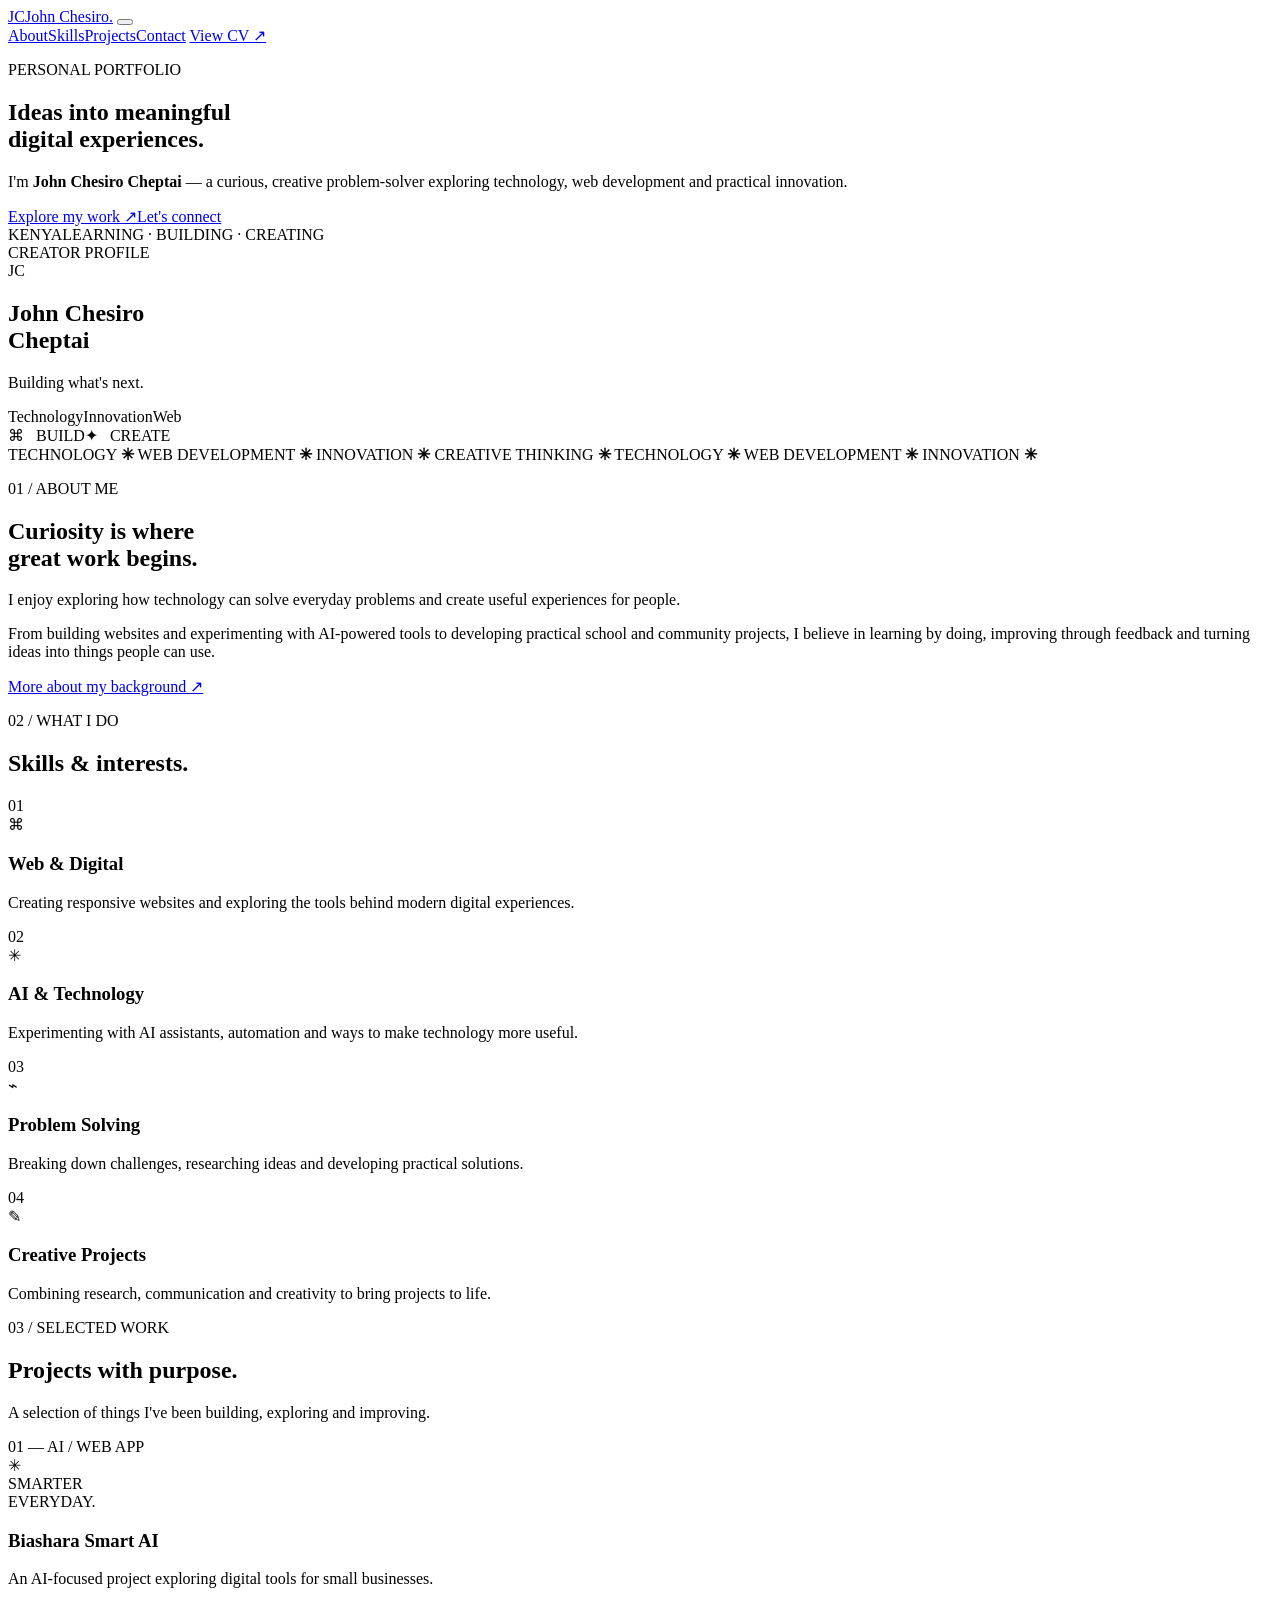
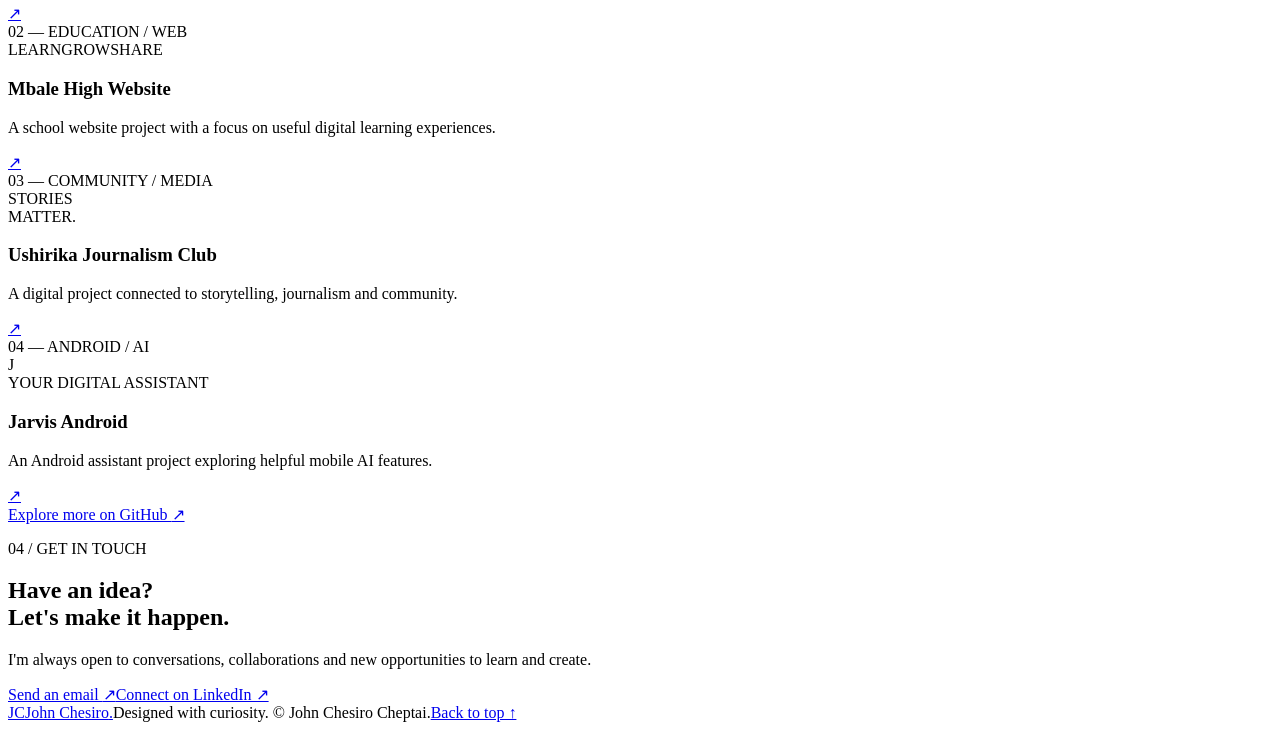
==== index.html @ b1c28cc3 "Build responsive personal portfolio homepage" ====
<!doctype html>
<html lang="en">
<head>
  <meta charset="utf-8">
  <meta name="viewport" content="width=device-width, initial-scale=1">
  <meta name="theme-color" content="#0b1020">
  <meta name="description" content="John Chesiro Cheptai — personal portfolio, projects, skills and contact information.">
  <title>John Chesiro Cheptai | Portfolio</title>
  <link rel="preconnect" href="https://fonts.googleapis.com">
  <link rel="preconnect" href="https://fonts.gstatic.com" crossorigin>
  <link href="https://fonts.googleapis.com/css2?family=DM+Sans:wght@400;500;600;700&family=Space+Grotesk:wght@400;500;600;700&display=swap" rel="stylesheet">
  <link rel="stylesheet" href="styles.css">
  <script src="script.js" defer></script>
</head>
<body>
  <div class="site-shell">
    <header class="site-header">
      <a class="brand" href="#home" aria-label="John Chesiro home"><span class="brand-mark">JC</span><span>John Chesiro<span class="brand-dot">.</span></span></a>
      <button class="menu-toggle" aria-label="Open navigation" aria-expanded="false"><span></span><span></span></button>
      <nav class="nav-links" aria-label="Main navigation">
        <a href="#about">About</a><a href="#skills">Skills</a><a href="#projects">Projects</a><a href="#contact">Contact</a>
        <a class="nav-cv" href="cv.html">View CV <span>↗</span></a>
      </nav>
    </header>
    <main>
      <section class="hero section" id="home">
        <div class="hero-copy">
          <p class="eyebrow"><span class="status-dot"></span> PERSONAL PORTFOLIO</p>
          <h1>Ideas into <span class="gradient-text">meaningful</span><br>digital experiences.</h1>
          <p class="hero-intro">I'm <strong>John Chesiro Cheptai</strong> — a curious, creative problem-solver exploring technology, web development and practical innovation.</p>
          <div class="hero-actions"><a class="button button-primary" href="#projects">Explore my work <span>↗</span></a><a class="button button-quiet" href="#contact">Let's connect</a></div>
          <div class="hero-meta"><span>KENYA</span><i></i><span>LEARNING · BUILDING · CREATING</span></div>
        </div>
        <div class="hero-visual">
          <div class="orbit orbit-one"></div><div class="orbit orbit-two"></div>
          <div class="profile-card">
            <div class="profile-top"><span>CREATOR PROFILE</span><span class="live-dot"></span></div>
            <div class="avatar-wrap"><img src="https://avatars.githubusercontent.com/u/324564330?v=4" alt="John Chesiro's GitHub profile avatar" onerror="this.style.display='none';this.nextElementSibling.style.display='grid'"><span class="avatar-fallback">JC</span></div>
            <h2>John Chesiro<br>Cheptai</h2><p>Building what's next.</p>
            <div class="profile-tags"><span>Technology</span><span>Innovation</span><span>Web</span></div>
          </div>
          <span class="float-chip chip-code">⌘ &nbsp; BUILD</span><span class="float-chip chip-idea">✦ &nbsp; CREATE</span>
        </div>
      </section>
      <section class="ticker" aria-label="Areas of interest"><div>TECHNOLOGY <b>✳</b> WEB DEVELOPMENT <b>✳</b> INNOVATION <b>✳</b> CREATIVE THINKING <b>✳</b> TECHNOLOGY <b>✳</b> WEB DEVELOPMENT <b>✳</b> INNOVATION <b>✳</b></div></section>
      <section class="section about-section" id="about">
        <div class="section-heading"><p class="eyebrow">01 / ABOUT ME</p><h2>Curiosity is where<br><span class="muted-text">great work begins.</span></h2></div>
        <div class="about-content"><p class="large-copy">I enjoy exploring how technology can solve everyday problems and create useful experiences for people.</p><p>From building websites and experimenting with AI-powered tools to developing practical school and community projects, I believe in learning by doing, improving through feedback and turning ideas into things people can use.</p><a class="text-link" href="cv.html">More about my background <span>↗</span></a></div>
      </section>
      <section class="section skills-section" id="skills">
        <div class="section-heading"><p class="eyebrow">02 / WHAT I DO</p><h2>Skills & <span class="muted-text">interests.</span></h2></div>
        <div class="skills-grid">
          <article class="skill-card"><span class="skill-number">01</span><div class="skill-icon">⌘</div><h3>Web & Digital</h3><p>Creating responsive websites and exploring the tools behind modern digital experiences.</p><div class="skill-line"></div></article>
          <article class="skill-card"><span class="skill-number">02</span><div class="skill-icon">✳</div><h3>AI & Technology</h3><p>Experimenting with AI assistants, automation and ways to make technology more useful.</p><div class="skill-line"></div></article>
          <article class="skill-card"><span class="skill-number">03</span><div class="skill-icon">⌁</div><h3>Problem Solving</h3><p>Breaking down challenges, researching ideas and developing practical solutions.</p><div class="skill-line"></div></article>
          <article class="skill-card"><span class="skill-number">04</span><div class="skill-icon">✎</div><h3>Creative Projects</h3><p>Combining research, communication and creativity to bring projects to life.</p><div class="skill-line"></div></article>
        </div>
      </section>
      <section class="section projects-section" id="projects">
        <div class="section-heading"><p class="eyebrow">03 / SELECTED WORK</p><h2>Projects with <span class="muted-text">purpose.</span></h2><p class="section-subtitle">A selection of things I've been building, exploring and improving.</p></div>
        <div class="projects-grid">
          <article class="project-card project-featured"><div class="project-art art-ai"><span class="art-label">01 — AI / WEB APP</span><div class="ai-orb">✳</div><div class="art-caption">SMARTER<br>EVERYDAY.</div></div><div class="project-info"><div><h3>Biashara Smart AI</h3><p>An AI-focused project exploring digital tools for small businesses.</p></div><a href="https://github.com/johnnychess43/biashara-smart-ai" target="_blank" rel="noopener noreferrer" aria-label="View Biashara Smart AI on GitHub">↗</a></div></article>
          <article class="project-card"><div class="project-art art-edu"><span class="art-label">02 — EDUCATION / WEB</span><div class="edu-shapes"><span>LEARN</span><span>GROW</span><span>SHARE</span></div></div><div class="project-info"><div><h3>Mbale High Website</h3><p>A school website project with a focus on useful digital learning experiences.</p></div><a href="https://github.com/johnnychess43/mbale-high-website" target="_blank" rel="noopener noreferrer" aria-label="View Mbale High Website on GitHub">↗</a></div></article>
          <article class="project-card"><div class="project-art art-journal"><span class="art-label">03 — COMMUNITY / MEDIA</span><div class="journal-word">STORIES<br>MATTER<span>.</span></div></div><div class="project-info"><div><h3>Ushirika Journalism Club</h3><p>A digital project connected to storytelling, journalism and community.</p></div><a href="https://github.com/johnnychess43/ushirika-journalism-club" target="_blank" rel="noopener noreferrer" aria-label="View Ushirika Journalism Club on GitHub">↗</a></div></article>
          <article class="project-card"><div class="project-art art-jarvis"><span class="art-label">04 — ANDROID / AI</span><div class="jarvis-ring"><span>J</span></div><div class="jarvis-caption">YOUR DIGITAL ASSISTANT</div></div><div class="project-info"><div><h3>Jarvis Android</h3><p>An Android assistant project exploring helpful mobile AI features.</p></div><a href="https://github.com/johnnychess43/Jarvis-Android" target="_blank" rel="noopener noreferrer" aria-label="View Jarvis Android on GitHub">↗</a></div></article>
        </div>
        <a class="text-link all-projects" href="https://github.com/johnnychess43" target="_blank" rel="noopener noreferrer">Explore more on GitHub <span>↗</span></a>
      </section>
      <section class="contact-section" id="contact"><div class="section contact-inner"><p class="eyebrow">04 / GET IN TOUCH</p><h2>Have an idea?<br><span class="gradient-text">Let's make it happen.</span></h2><p>I'm always open to conversations, collaborations and new opportunities to learn and create.</p><div class="contact-actions"><a class="button button-primary" href="mailto:hello@johnchesiro.com">Send an email <span>↗</span></a><a class="button button-outline" href="https://www.linkedin.com/in/john-chesiro-cheptai-20510140b/" target="_blank" rel="noopener noreferrer">Connect on LinkedIn ↗</a></div></div></section>
    </main>
    <footer class="footer"><a class="brand" href="#home"><span class="brand-mark">JC</span><span>John Chesiro<span class="brand-dot">.</span></span></a><span>Designed with curiosity. © <span id="year"></span> John Chesiro Cheptai.</span><a href="#home" class="back-top">Back to top ↑</a></footer>
  </div>
</body>
</html>
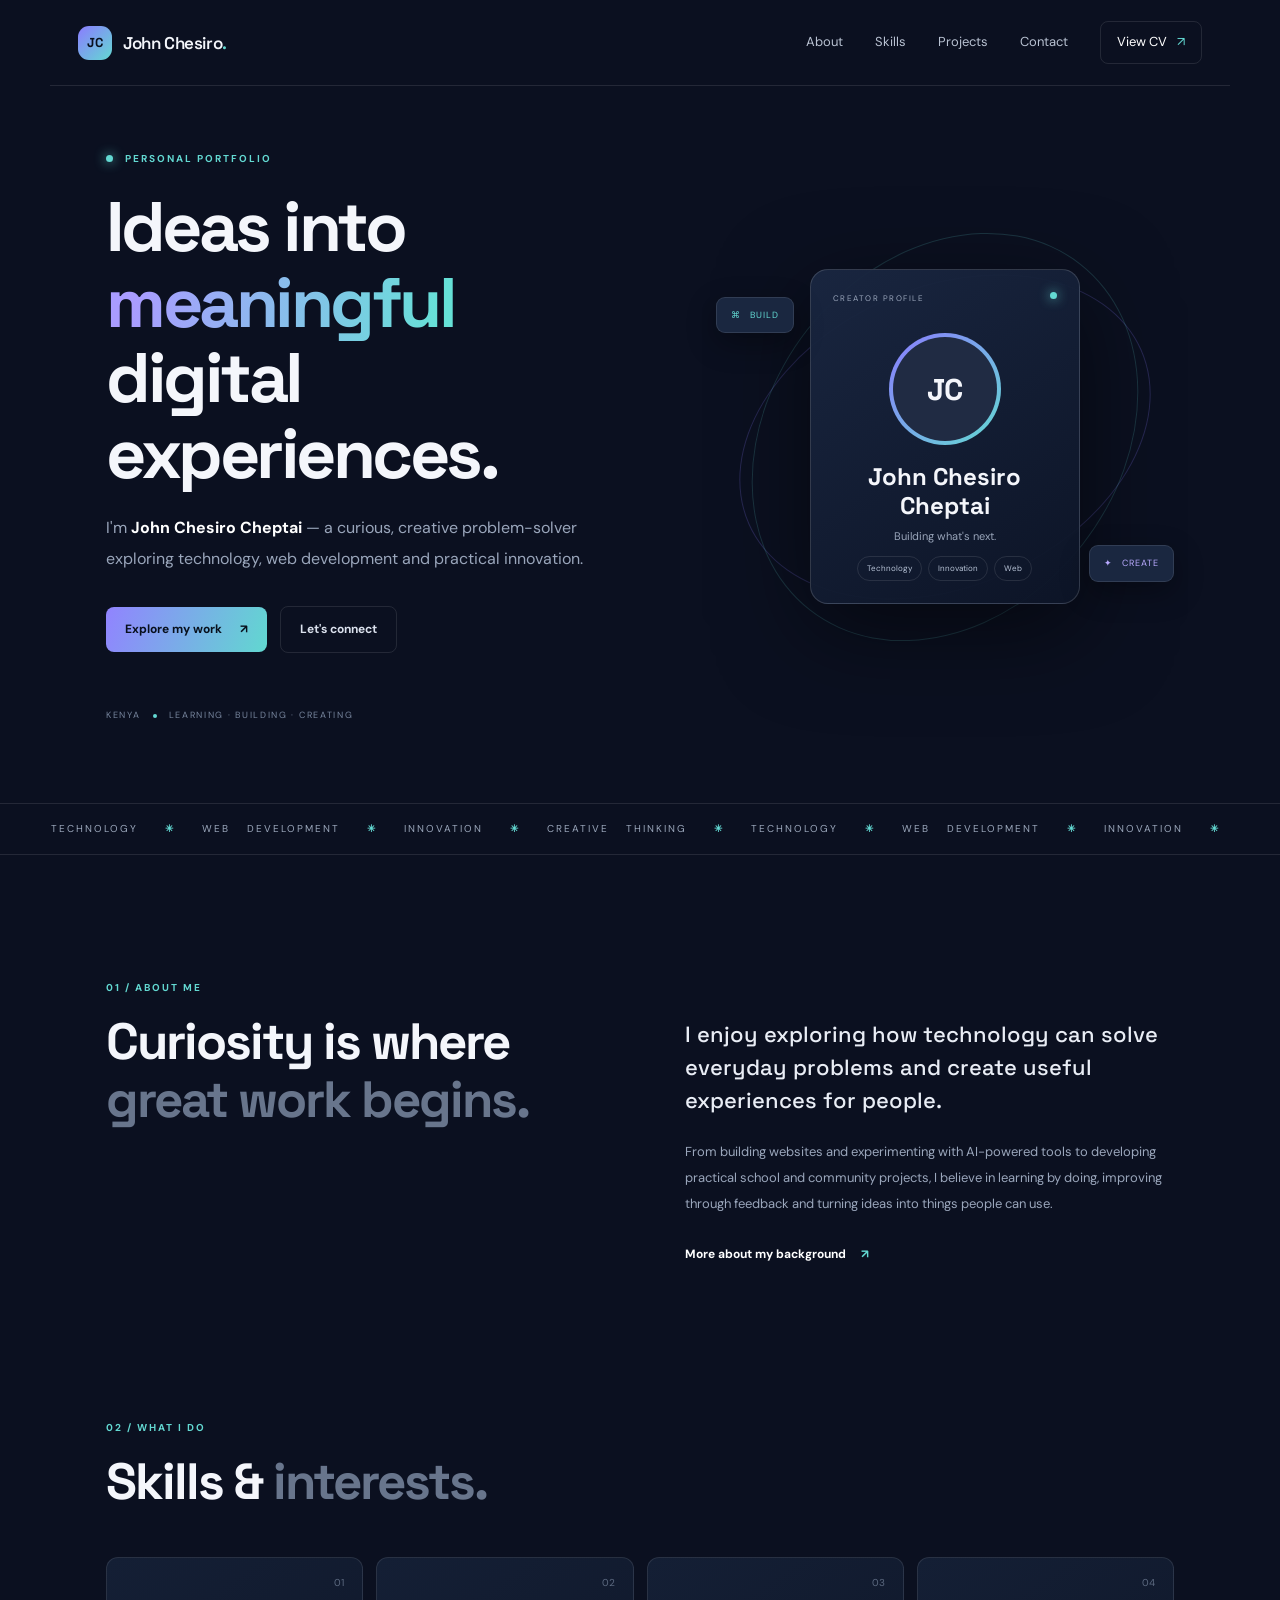
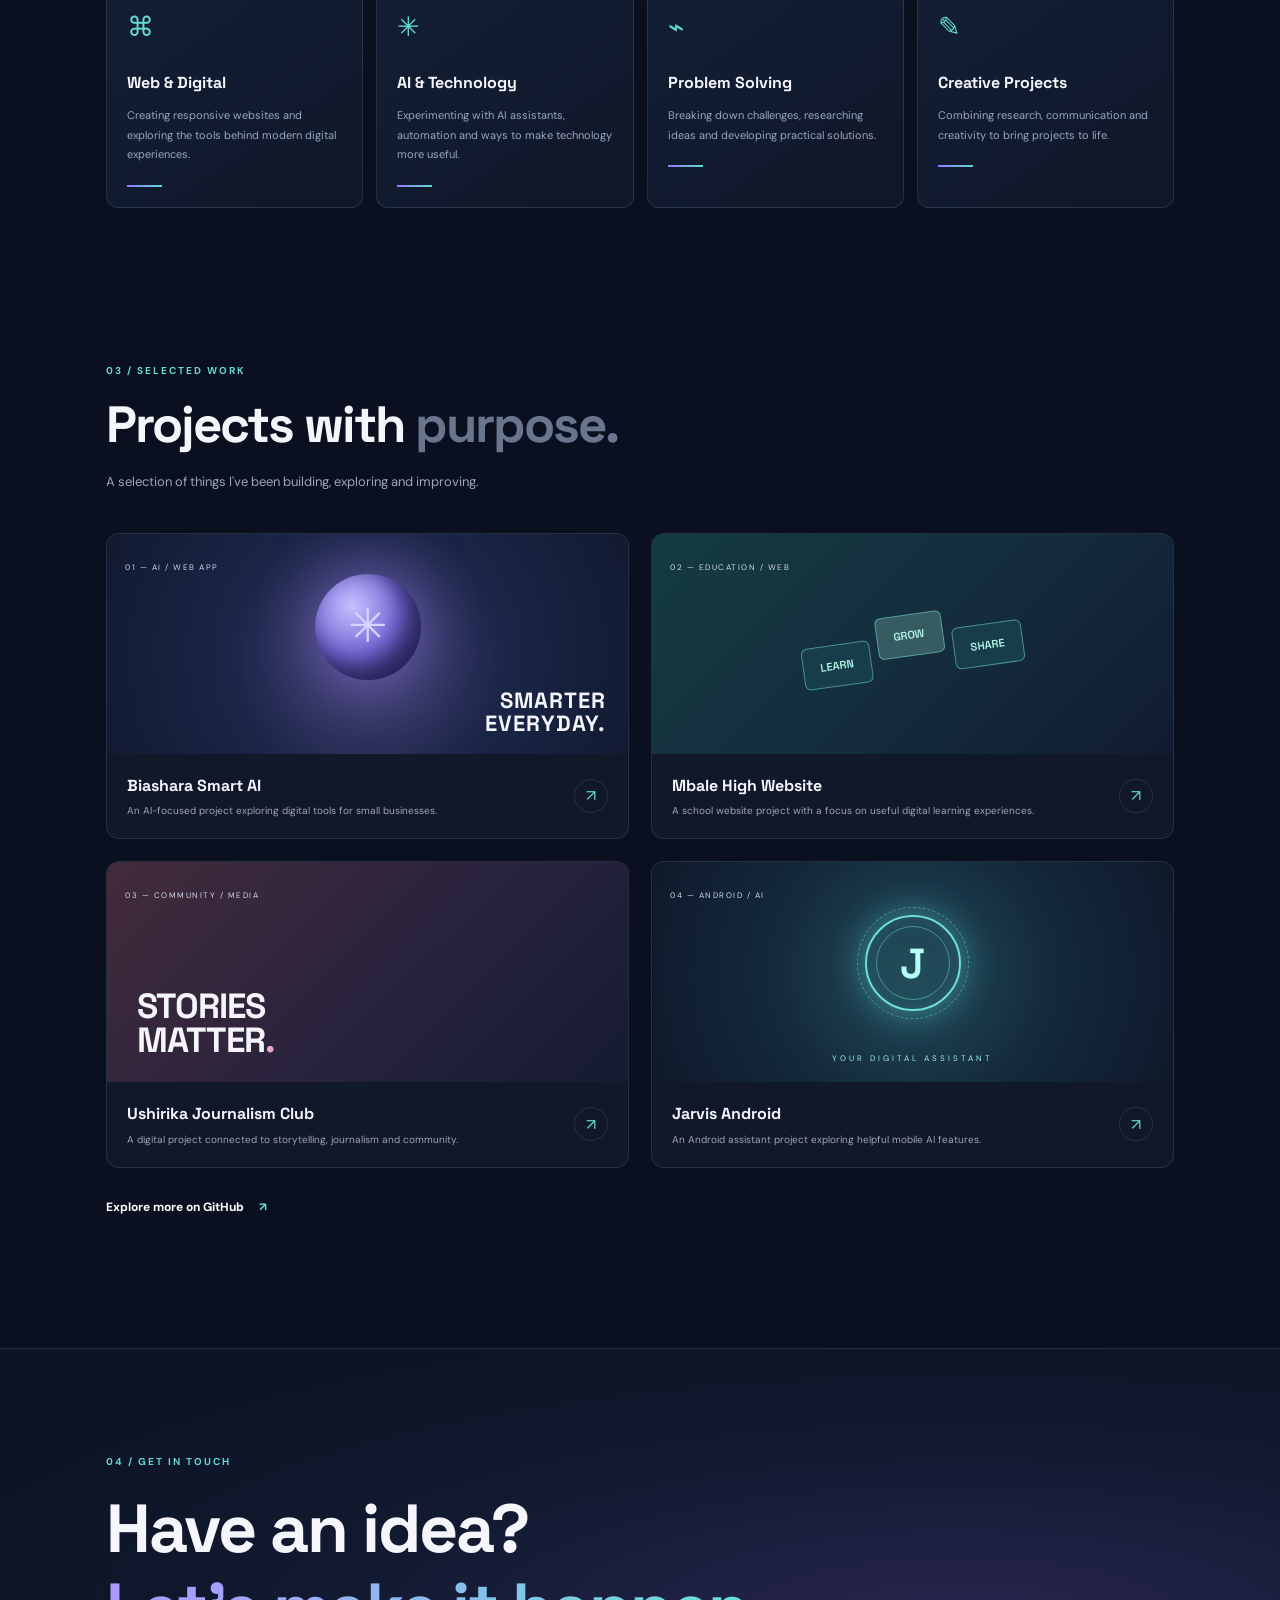
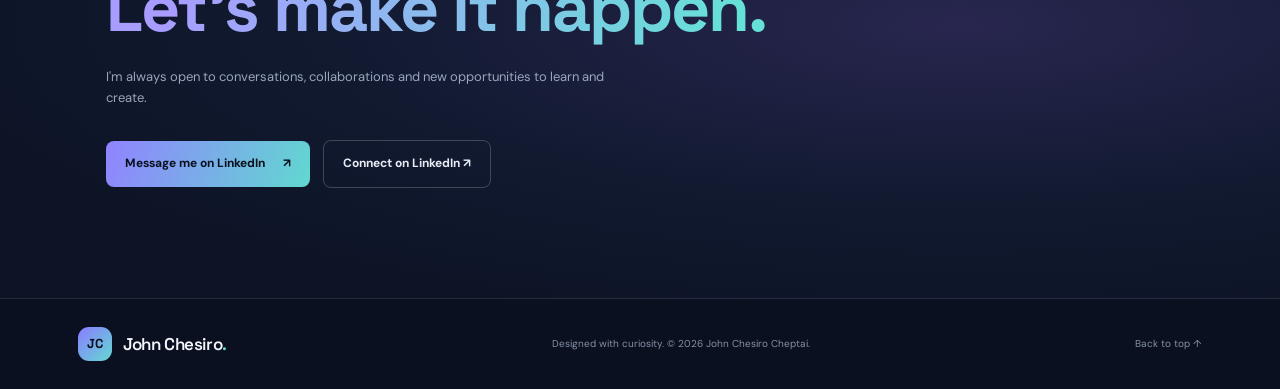
==== commit 89f549ea: "Use verified contact link on portfolio" ====
--- a/index.html
+++ b/index.html
@@ -66,7 +66,7 @@
         </div>
         <a class="text-link all-projects" href="https://github.com/johnnychess43" target="_blank" rel="noopener noreferrer">Explore more on GitHub <span>↗</span></a>
       </section>
-      <section class="contact-section" id="contact"><div class="section contact-inner"><p class="eyebrow">04 / GET IN TOUCH</p><h2>Have an idea?<br><span class="gradient-text">Let's make it happen.</span></h2><p>I'm always open to conversations, collaborations and new opportunities to learn and create.</p><div class="contact-actions"><a class="button button-primary" href="mailto:hello@johnchesiro.com">Send an email <span>↗</span></a><a class="button button-outline" href="https://www.linkedin.com/in/john-chesiro-cheptai-20510140b/" target="_blank" rel="noopener noreferrer">Connect on LinkedIn ↗</a></div></div></section>
+      <section class="contact-section" id="contact"><div class="section contact-inner"><p class="eyebrow">04 / GET IN TOUCH</p><h2>Have an idea?<br><span class="gradient-text">Let's make it happen.</span></h2><p>I'm always open to conversations, collaborations and new opportunities to learn and create.</p><div class="contact-actions"><a class="button button-primary" href="https://www.linkedin.com/in/john-chesiro-cheptai-20510140b/" target="_blank" rel="noopener noreferrer">Message me on LinkedIn <span>↗</span></a><a class="button button-outline" href="https://www.linkedin.com/in/john-chesiro-cheptai-20510140b/" target="_blank" rel="noopener noreferrer">Connect on LinkedIn ↗</a></div></div></section>
     </main>
     <footer class="footer"><a class="brand" href="#home"><span class="brand-mark">JC</span><span>John Chesiro<span class="brand-dot">.</span></span></a><span>Designed with curiosity. © <span id="year"></span> John Chesiro Cheptai.</span><a href="#home" class="back-top">Back to top ↑</a></footer>
   </div>
--- a/styles.css
+++ b/styles.css
@@ -0,0 +1 @@
+:root{--bg:#0b1020;--panel:#111a2e;--panel2:#151f35;--text:#f4f6fb;--muted:#9aa6bb;--line:rgba(255,255,255,.1);--accent:#8b7cff;--cyan:#63d9d2;--font:'DM Sans',sans-serif;--display:'Space Grotesk',sans-serif}*{box-sizing:border-box}html{scroll-behavior:smooth;scroll-padding-top:90px}body{margin:0;background:var(--bg);color:var(--text);font-family:var(--font);line-height:1.6}a{color:inherit;text-decoration:none}.site-shell{overflow:hidden}.site-header{height:86px;max-width:1180px;margin:auto;padding:0 28px;display:flex;align-items:center;justify-content:space-between;border-bottom:1px solid var(--line)}.brand{display:flex;align-items:center;gap:11px;font:600 17px var(--display);letter-spacing:-.4px}.brand-mark{width:34px;height:34px;border-radius:11px;background:linear-gradient(135deg,var(--accent),var(--cyan));display:grid;place-items:center;color:#09111e;font-size:13px;font-weight:700}.brand-dot{color:var(--cyan)}.nav-links{display:flex;align-items:center;gap:32px;color:#b9c2d2;font-size:13px}.nav-links a:hover,.text-link:hover{color:var(--cyan)}.nav-links .nav-cv{padding:10px 16px;border:1px solid var(--line);border-radius:8px;color:#fff}.nav-cv span{color:var(--cyan);margin-left:7px}.menu-toggle{display:none}.section{max-width:1124px;margin:auto;padding-left:28px;padding-right:28px}.hero{min-height:650px;display:grid;grid-template-columns:1.1fr .9fr;align-items:center;gap:50px;padding-top:65px;padding-bottom:80px}.eyebrow{font-size:10px;letter-spacing:2px;font-weight:700;color:var(--cyan)}.status-dot,.live-dot{display:inline-block;width:7px;height:7px;border-radius:50%;background:var(--cyan);margin-right:8px;box-shadow:0 0 12px var(--cyan)}h1,h2,h3,p{margin-top:0}h1,h2,h3{font-family:var(--display)}h1{font-size:clamp(43px,6vw,70px);line-height:1.08;letter-spacing:-3.5px;margin:22px 0}.gradient-text{background:linear-gradient(100deg,#a99cff 10%,#66e1d7 95%);-webkit-background-clip:text;background-clip:text;color:transparent}.hero-intro{max-width:530px;color:var(--muted);font-size:16px;line-height:1.9}.hero-intro strong{color:#fff}.hero-actions,.contact-actions{display:flex;gap:13px;align-items:center;margin-top:32px;flex-wrap:wrap}.button{display:inline-flex;align-items:center;gap:18px;padding:13px 19px;border-radius:8px;font-size:12px;font-weight:700;transition:.2s}.button:hover{transform:translateY(-3px)}.button-primary{background:linear-gradient(110deg,#9183ff,#61d8d0);color:#08101d}.button-quiet{border:1px solid var(--line);color:#dbe1ed}.hero-meta{display:flex;align-items:center;gap:12px;margin-top:55px;font-size:9px;letter-spacing:1.7px;color:#78869e}.hero-meta i{width:4px;height:4px;background:var(--cyan);border-radius:50%}.hero-visual{height:470px;position:relative;display:grid;place-items:center}.orbit{position:absolute;border:1px solid rgba(139,124,255,.22);border-radius:50%;transform:rotate(-24deg)}.orbit-one{width:430px;height:300px}.orbit-two{width:350px;height:440px;transform:rotate(38deg);border-color:rgba(99,217,210,.18)}.profile-card{position:relative;width:270px;padding:22px;border:1px solid rgba(255,255,255,.15);border-radius:18px;background:linear-gradient(145deg,rgba(26,39,65,.96),rgba(13,21,39,.96));box-shadow:0 25px 90px #0008;text-align:center;z-index:2}.profile-top{display:flex;justify-content:space-between;color:#9aa6bb;font-size:8px;letter-spacing:1.5px}.live-dot{margin:0}.avatar-wrap{width:112px;height:112px;margin:28px auto 18px;border-radius:50%;padding:4px;background:linear-gradient(135deg,var(--accent),var(--cyan))}.avatar-wrap img,.avatar-fallback{width:100%;height:100%;border-radius:50%;object-fit:cover;background:#202b43}.avatar-fallback{display:none;place-items:center;font:700 30px var(--display)}.profile-card h2{font-size:24px;line-height:1.2;margin:0 0 7px}.profile-card p{font-size:11px;color:var(--muted)}.profile-tags{display:flex;justify-content:center;gap:6px;flex-wrap:wrap}.profile-tags span{font-size:8px;color:#b8c4d7;border:1px solid var(--line);border-radius:20px;padding:5px 9px}.float-chip{position:absolute;z-index:3;background:#1a2740;border:1px solid var(--line);border-radius:9px;padding:10px 14px;font-size:9px;letter-spacing:1px;box-shadow:0 10px 30px #0005}.chip-code{top:95px;left:0;color:var(--cyan)}.chip-idea{right:0;bottom:90px;color:#b9aaff}.ticker{overflow:hidden;border-block:1px solid var(--line);padding:17px 0;color:#9ba7bb;font-size:10px;letter-spacing:2px;white-space:nowrap}.ticker div{word-spacing:12px;text-align:center}.ticker b{color:var(--cyan);margin:0 10px}.about-section{display:grid;grid-template-columns:1fr 1fr;gap:90px;padding-top:125px;padding-bottom:125px}.section-heading h2,.contact-inner h2{font-size:clamp(34px,4.3vw,51px);letter-spacing:-2px;line-height:1.15;margin:17px 0}.muted-text{color:#68758c}.about-content{padding-top:38px;max-width:480px}.large-copy{font:500 22px/1.5 var(--display);color:#e9edf5}.about-content>p:not(.large-copy){color:var(--muted);font-size:13px;line-height:2}.text-link{display:inline-flex;gap:15px;align-items:center;margin-top:15px;color:#fff;font-size:12px;font-weight:700}.text-link span{color:var(--cyan)}.skills-section{padding-top:30px;padding-bottom:125px}.skills-grid{display:grid;grid-template-columns:repeat(4,1fr);gap:13px;margin-top:45px}.skill-card{position:relative;padding:25px 20px 20px;background:linear-gradient(145deg,#141f35,#0f1729);border:1px solid var(--line);border-radius:12px;min-height:230px;overflow:hidden}.skill-number{position:absolute;right:18px;top:17px;color:#5d6a80;font-size:10px}.skill-icon{font-size:27px;color:var(--cyan);margin:22px 0}.skill-card h3{font-size:16px;margin-bottom:10px}.skill-card p{font-size:11px;line-height:1.8;color:var(--muted);margin-bottom:20px}.skill-line{height:2px;width:35px;background:linear-gradient(90deg,var(--accent),var(--cyan))}.projects-section{padding-top:30px;padding-bottom:130px}.section-subtitle{font-size:13px;color:var(--muted);margin-top:17px}.projects-grid{display:grid;grid-template-columns:repeat(2,1fr);gap:22px;margin-top:40px}.project-card{border:1px solid var(--line);border-radius:13px;overflow:hidden;background:#10182a}.project-art{height:220px;position:relative;overflow:hidden;padding:18px}.art-label{position:relative;z-index:2;color:#d2d8e5;font-size:8px;letter-spacing:1.5px}.art-ai{background:radial-gradient(circle at 50% 55%,#4d477f,#1b2547 48%,#111a30)}.ai-orb{position:absolute;top:40px;left:calc(50% - 53px);width:106px;height:106px;border-radius:50%;display:grid;place-items:center;font-size:47px;color:#d8d3ff;background:radial-gradient(circle at 35% 30%,#c5c0ff,#7568d5 48%,#282a63);box-shadow:0 0 60px #9584ff88, inset -12px -12px 25px #27255a}.art-caption{position:absolute;right:22px;bottom:18px;text-align:right;font:700 22px/1.05 var(--display);letter-spacing:1px}.art-edu{background:linear-gradient(135deg,#143b43,#142c3c 55%,#111b32)}.edu-shapes{display:flex;gap:8px;position:absolute;left:25px;right:25px;top:100px;justify-content:center;transform:rotate(-8deg)}.edu-shapes span{padding:13px 17px;border:1px solid #77d9ce88;border-radius:6px;background:#163d49;color:#b5f5e9;font:600 11px var(--display)}.edu-shapes span:nth-child(2){transform:translateY(-20px);background:#365c62}.art-journal{background:linear-gradient(135deg,#422b3b,#24213d 65%,#151b31)}.journal-word{position:absolute;left:30px;bottom:25px;font:700 35px/.98 var(--display);letter-spacing:-1px}.journal-word span{color:#e7a8c8}.art-jarvis{background:radial-gradient(circle at center,#234e5b,#142a3d 48%,#10182b)}.jarvis-ring{position:absolute;top:53px;left:calc(50% - 48px);width:96px;height:96px;border:2px solid #70e1d5;border-radius:50%;display:grid;place-items:center;box-shadow:0 0 35px #5cd8d288,inset 0 0 25px #5cd8d233}.jarvis-ring:before,.jarvis-ring:after{content:"";position:absolute;inset:9px;border:1px solid #70e1d577;border-radius:50%}.jarvis-ring:after{inset:-10px;border-style:dashed}.jarvis-ring span{font:600 42px var(--display);color:#b3fff5}.jarvis-caption{position:absolute;bottom:17px;width:100%;left:0;text-align:center;font-size:8px;letter-spacing:3px;color:#9cece2}.project-info{display:flex;justify-content:space-between;align-items:center;padding:19px 20px}.project-info h3{font-size:16px;margin-bottom:5px}.project-info p{font-size:10px;color:var(--muted);margin:0;max-width:390px}.project-info>a{flex:0 0 34px;width:34px;height:34px;display:grid;place-items:center;border:1px solid var(--line);border-radius:50%;color:var(--cyan);font-size:16px}.all-projects{margin-top:30px}.contact-section{background:radial-gradient(ellipse at 75% 50%,#28264f 0,#121a31 45%,#0d1426 78%);border-top:1px solid var(--line);border-bottom:1px solid var(--line)}.contact-inner{padding-top:105px;padding-bottom:110px}.contact-inner h2{font-size:clamp(42px,6vw,68px);margin:20px 0}.contact-inner>p:not(.eyebrow){color:var(--muted);font-size:13px;max-width:500px}.button-outline{border:1px solid #ffffff33;color:#e7ebf4}.footer{max-width:1180px;margin:auto;min-height:90px;padding:20px 28px;display:flex;align-items:center;justify-content:space-between;gap:20px}.footer>span,.back-top{font-size:10px;color:#8591a6}.back-top:hover{color:var(--cyan)}@media(max-width:800px){.hero{grid-template-columns:1fr;gap:15px;padding-top:80px}.hero-visual{height:420px}.about-section{gap:30px}.skills-grid{grid-template-columns:repeat(2,1fr)}}@media(max-width:600px){.site-header{height:72px;padding:0 20px}.menu-toggle{display:flex;flex-direction:column;gap:5px;border:0;background:none;padding:9px}.menu-toggle span{width:22px;height:2px;background:#fff}.nav-links{display:none;position:absolute;top:72px;left:0;right:0;background:#10192c;padding:22px;z-index:10;flex-direction:column;gap:20px;border-bottom:1px solid var(--line)}.nav-links.open{display:flex}.section{padding-left:21px;padding-right:21px}.hero{padding-top:65px;padding-bottom:45px;min-height:auto}.hero h1{font-size:44px;letter-spacing:-2.5px}.hero-intro{font-size:14px}.hero-meta{margin-top:35px;font-size:8px}.hero-visual{height:390px}.orbit-one{width:330px;height:245px}.orbit-two{width:270px;height:360px}.profile-card{width:245px}.chip-code{left:-2px;top:65px}.chip-idea{right:-2px;bottom:65px}.about-section{grid-template-columns:1fr;padding-top:85px;padding-bottom:85px;gap:5px}.about-content{padding-top:10px}.large-copy{font-size:20px}.skills-section,.projects-section{padding-bottom:85px}.skills-grid{gap:10px}.skill-card{padding:18px 14px;min-height:220px}.skill-card h3{font-size:14px}.skill-card p{font-size:10px}.projects-grid{grid-template-columns:1fr;gap:15px}.project-art{height:195px}.contact-inner{padding-top:80px;padding-bottom:85px}.footer{padding:25px 21px;flex-wrap:wrap}.footer>span{order:3;width:100%}}@media(prefers-reduced-motion:reduce){html{scroll-behavior:auto}*,*:before,*:after{transition:none!important;animation:none!important}}
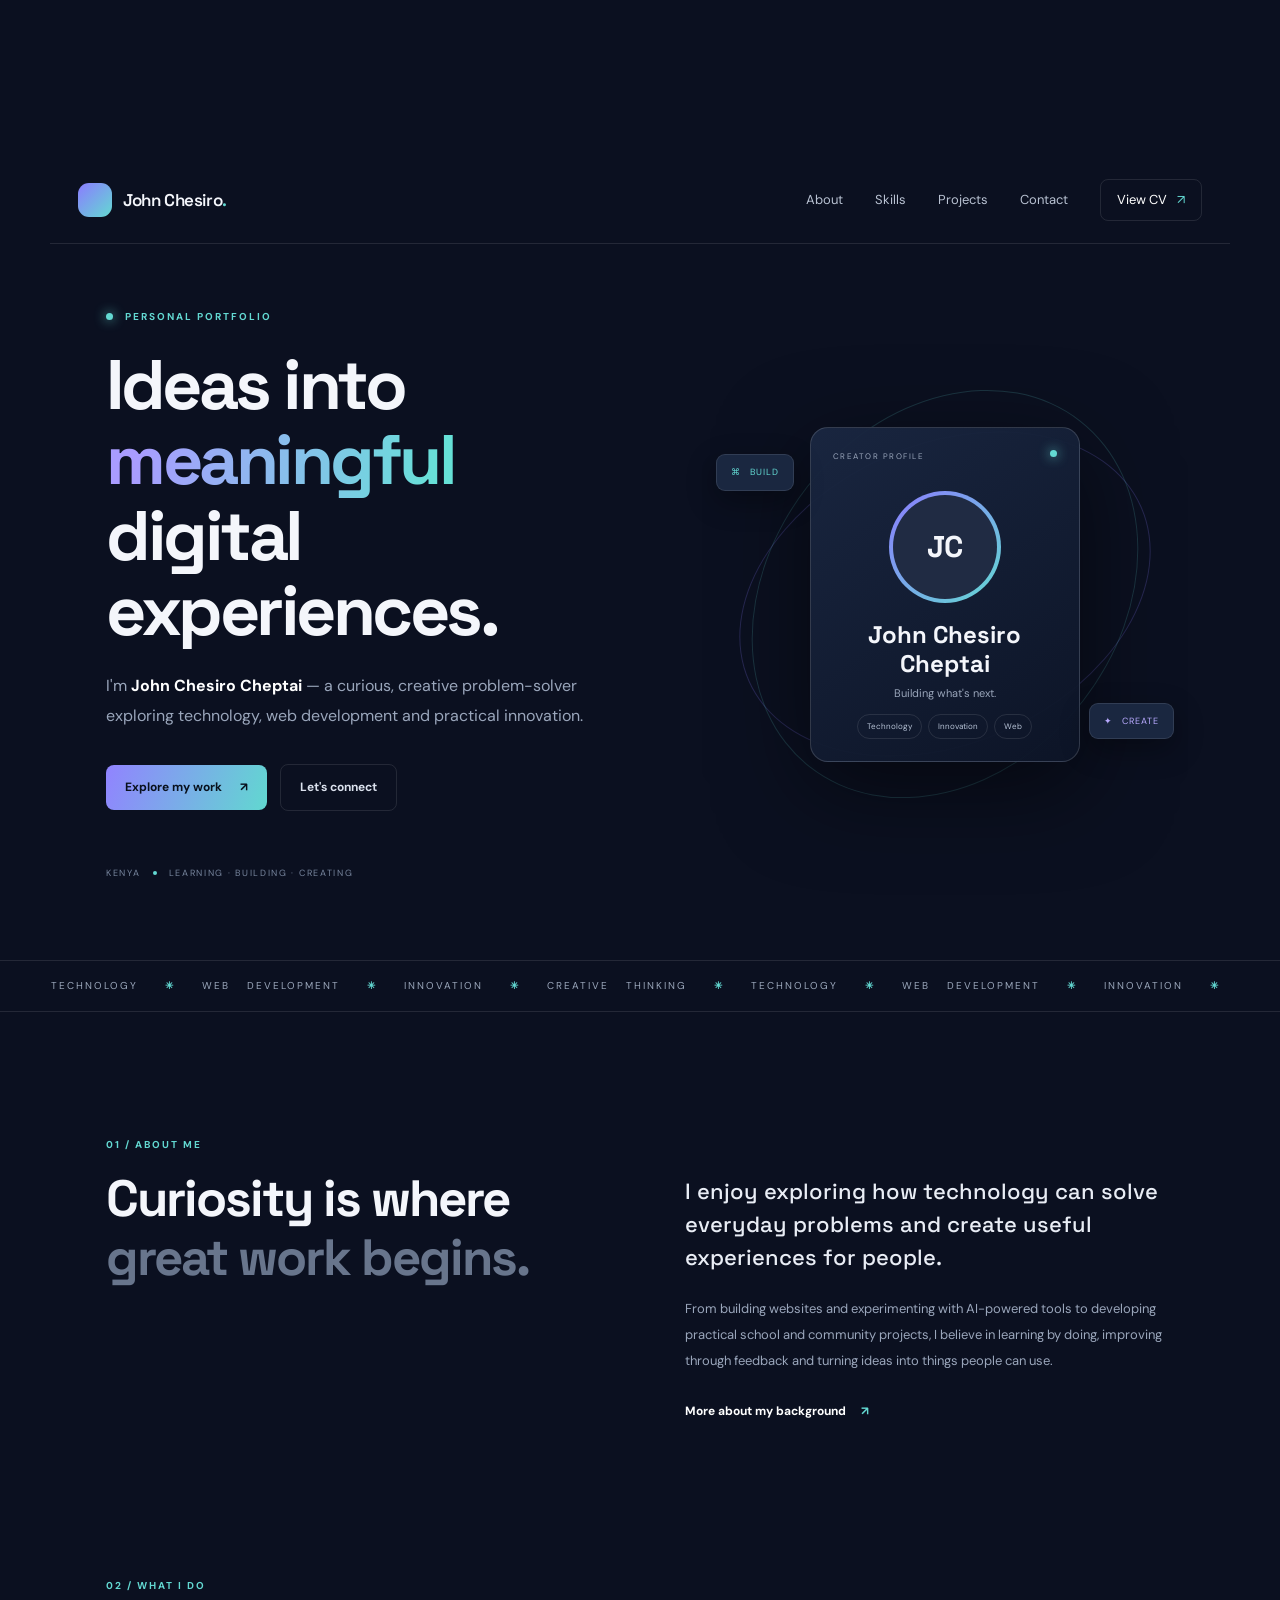
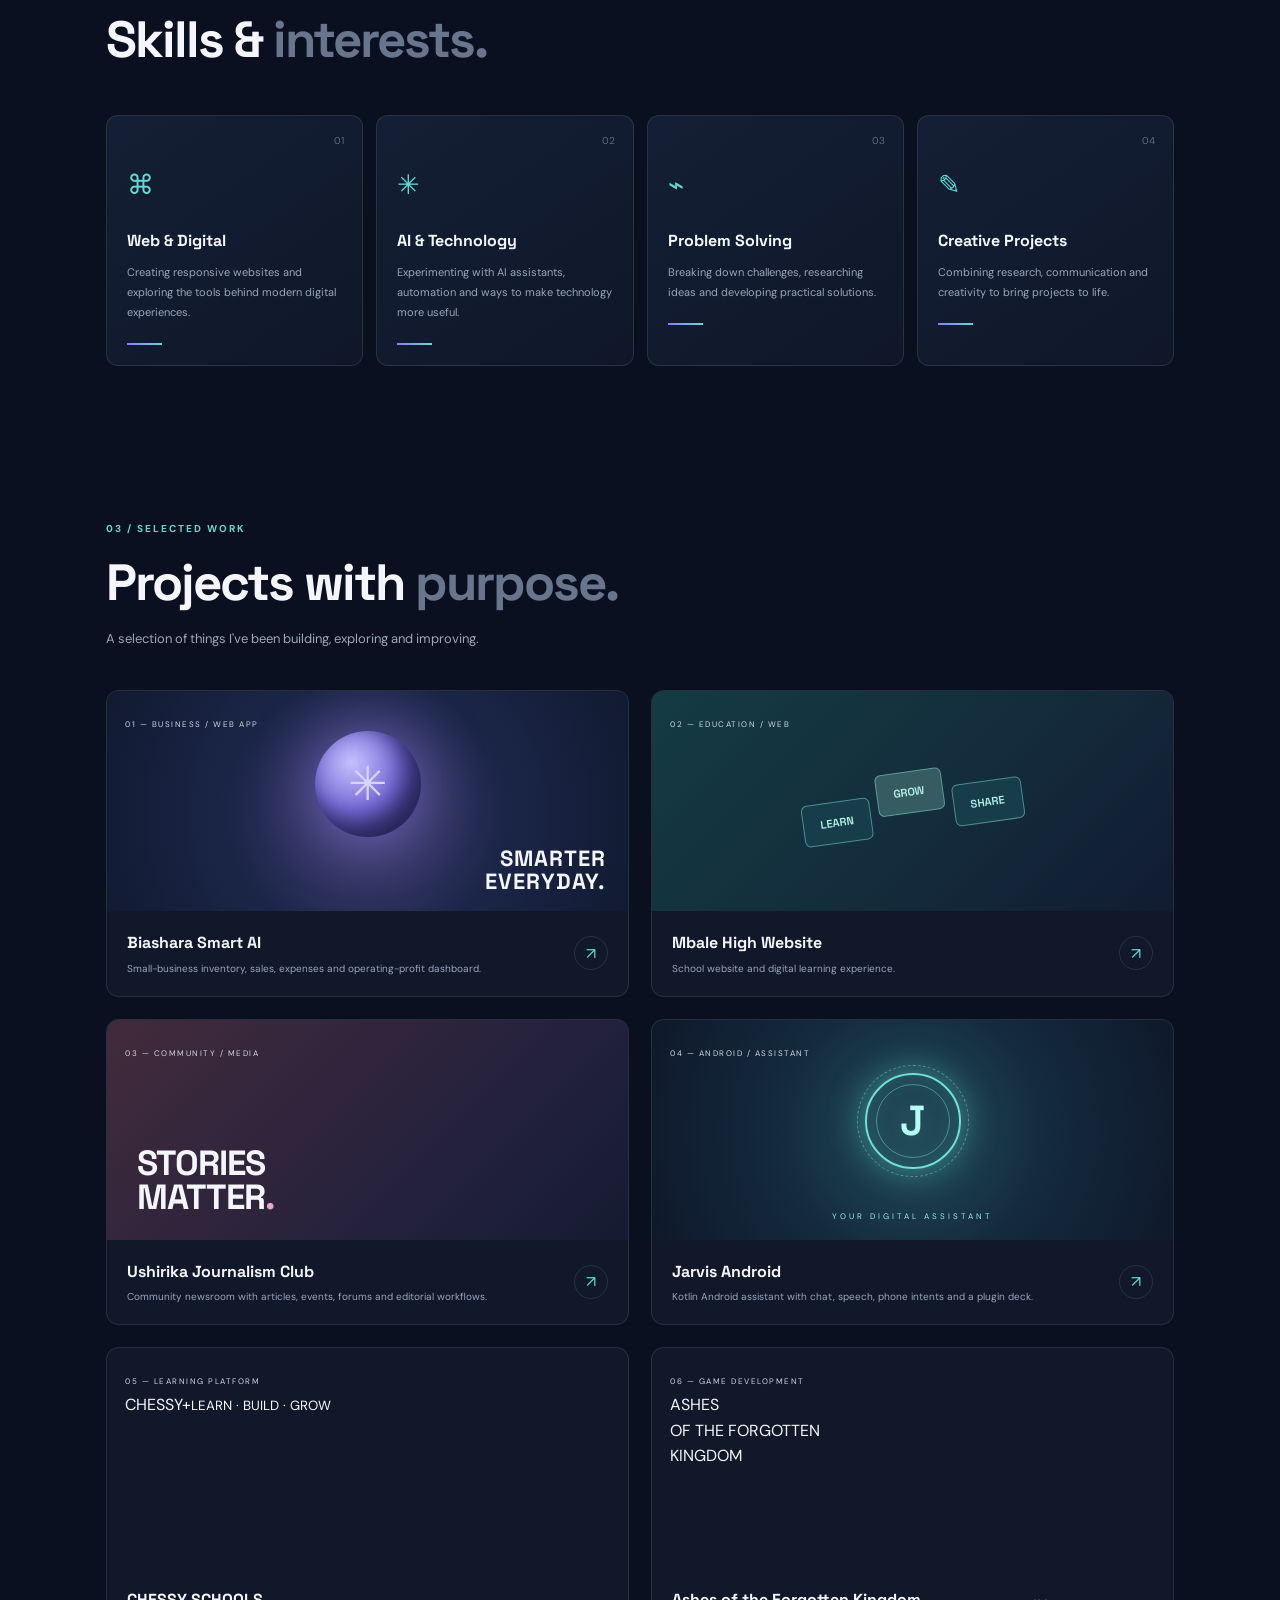
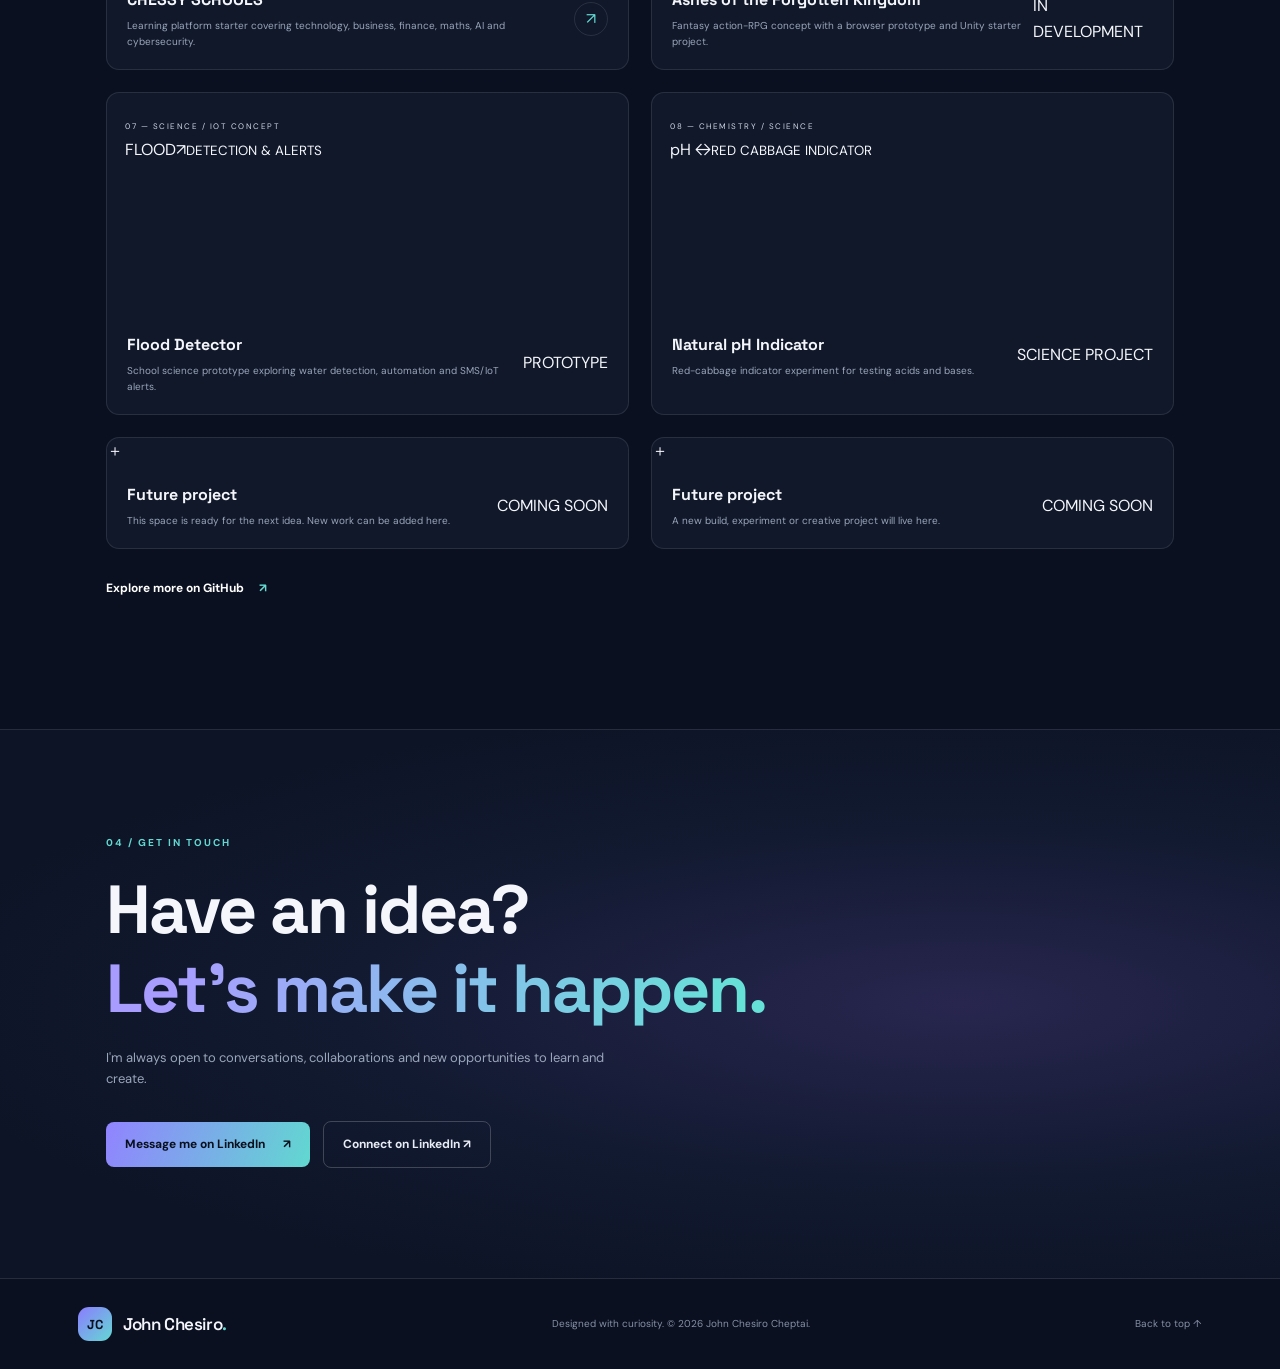
==== commit 9b6ea3e5: "Expand portfolio with project archive and video wallpaper" ====
--- a/index.html
+++ b/index.html
@@ -9,13 +9,14 @@
   <link rel="preconnect" href="https://fonts.googleapis.com">
   <link rel="preconnect" href="https://fonts.gstatic.com" crossorigin>
   <link href="https://fonts.googleapis.com/css2?family=DM+Sans:wght@400;500;600;700&family=Space+Grotesk:wght@400;500;600;700&display=swap" rel="stylesheet">
-  <link rel="stylesheet" href="styles.css">
+  <link rel="icon" type="image/svg+xml" href="favicon.svg"><link rel="stylesheet" href="styles.css">
   <script src="script.js" defer></script>
 </head>
 <body>
+  <video class="wallpaper-video" autoplay muted loop playsinline aria-hidden="true" poster="https://images.unsplash.com/photo-1518770660439-4636190af475?auto=format&fit=crop&w=1920&q=80"><source src="https://videos.pexels.com/video-files/3130284/3130284-hd_1920_1080_30fps.mp4" type="video/mp4"></video><div class="wallpaper-shade" aria-hidden="true"></div>
   <div class="site-shell">
     <header class="site-header">
-      <a class="brand" href="#home" aria-label="John Chesiro home"><span class="brand-mark">JC</span><span>John Chesiro<span class="brand-dot">.</span></span></a>
+      <a class="brand" href="#home" aria-label="John Chesiro home"><span class="brand-mark"><img src="favicon.svg" alt=""></span><span>John Chesiro<span class="brand-dot">.</span></span></a>
       <button class="menu-toggle" aria-label="Open navigation" aria-expanded="false"><span></span><span></span></button>
       <nav class="nav-links" aria-label="Main navigation">
         <a href="#about">About</a><a href="#skills">Skills</a><a href="#projects">Projects</a><a href="#contact">Contact</a>
@@ -59,10 +60,16 @@
       <section class="section projects-section" id="projects">
         <div class="section-heading"><p class="eyebrow">03 / SELECTED WORK</p><h2>Projects with <span class="muted-text">purpose.</span></h2><p class="section-subtitle">A selection of things I've been building, exploring and improving.</p></div>
         <div class="projects-grid">
-          <article class="project-card project-featured"><div class="project-art art-ai"><span class="art-label">01 — AI / WEB APP</span><div class="ai-orb">✳</div><div class="art-caption">SMARTER<br>EVERYDAY.</div></div><div class="project-info"><div><h3>Biashara Smart AI</h3><p>An AI-focused project exploring digital tools for small businesses.</p></div><a href="https://github.com/johnnychess43/biashara-smart-ai" target="_blank" rel="noopener noreferrer" aria-label="View Biashara Smart AI on GitHub">↗</a></div></article>
-          <article class="project-card"><div class="project-art art-edu"><span class="art-label">02 — EDUCATION / WEB</span><div class="edu-shapes"><span>LEARN</span><span>GROW</span><span>SHARE</span></div></div><div class="project-info"><div><h3>Mbale High Website</h3><p>A school website project with a focus on useful digital learning experiences.</p></div><a href="https://github.com/johnnychess43/mbale-high-website" target="_blank" rel="noopener noreferrer" aria-label="View Mbale High Website on GitHub">↗</a></div></article>
-          <article class="project-card"><div class="project-art art-journal"><span class="art-label">03 — COMMUNITY / MEDIA</span><div class="journal-word">STORIES<br>MATTER<span>.</span></div></div><div class="project-info"><div><h3>Ushirika Journalism Club</h3><p>A digital project connected to storytelling, journalism and community.</p></div><a href="https://github.com/johnnychess43/ushirika-journalism-club" target="_blank" rel="noopener noreferrer" aria-label="View Ushirika Journalism Club on GitHub">↗</a></div></article>
-          <article class="project-card"><div class="project-art art-jarvis"><span class="art-label">04 — ANDROID / AI</span><div class="jarvis-ring"><span>J</span></div><div class="jarvis-caption">YOUR DIGITAL ASSISTANT</div></div><div class="project-info"><div><h3>Jarvis Android</h3><p>An Android assistant project exploring helpful mobile AI features.</p></div><a href="https://github.com/johnnychess43/Jarvis-Android" target="_blank" rel="noopener noreferrer" aria-label="View Jarvis Android on GitHub">↗</a></div></article>
+          <article class="project-card project-featured"><div class="project-art art-ai"><span class="art-label">01 — BUSINESS / WEB APP</span><div class="ai-orb">✳</div><div class="art-caption">SMARTER<br>EVERYDAY.</div></div><div class="project-info"><div><h3>Biashara Smart AI</h3><p>Small-business inventory, sales, expenses and operating-profit dashboard.</p></div><a href="https://github.com/johnnychess43/biashara-smart-ai" target="_blank" rel="noopener noreferrer" aria-label="View Biashara Smart AI on GitHub">↗</a></div></article>
+          <article class="project-card"><div class="project-art art-edu"><span class="art-label">02 — EDUCATION / WEB</span><div class="edu-shapes"><span>LEARN</span><span>GROW</span><span>SHARE</span></div></div><div class="project-info"><div><h3>Mbale High Website</h3><p>School website and digital learning experience.</p></div><a href="https://github.com/johnnychess43/mbale-high-website" target="_blank" rel="noopener noreferrer" aria-label="View Mbale High Website on GitHub">↗</a></div></article>
+          <article class="project-card"><div class="project-art art-journal"><span class="art-label">03 — COMMUNITY / MEDIA</span><div class="journal-word">STORIES<br>MATTER<span>.</span></div></div><div class="project-info"><div><h3>Ushirika Journalism Club</h3><p>Community newsroom with articles, events, forums and editorial workflows.</p></div><a href="https://github.com/johnnychess43/ushirika-journalism-club" target="_blank" rel="noopener noreferrer" aria-label="View Ushirika Journalism Club on GitHub">↗</a></div></article>
+          <article class="project-card"><div class="project-art art-jarvis"><span class="art-label">04 — ANDROID / ASSISTANT</span><div class="jarvis-ring"><span>J</span></div><div class="jarvis-caption">YOUR DIGITAL ASSISTANT</div></div><div class="project-info"><div><h3>Jarvis Android</h3><p>Kotlin Android assistant with chat, speech, phone intents and a plugin deck.</p></div><a href="https://github.com/johnnychess43/Jarvis-Android" target="_blank" rel="noopener noreferrer" aria-label="View Jarvis Android on GitHub">↗</a></div></article>
+          <article class="project-card"><div class="project-art art-chessy"><span class="art-label">05 — LEARNING PLATFORM</span><div class="chessy-art">CHESSY<span>+</span><small>LEARN · BUILD · GROW</small></div></div><div class="project-info"><div><h3>CHESSY SCHOOLS</h3><p>Learning platform starter covering technology, business, finance, maths, AI and cybersecurity.</p></div><a href="https://github.com/johnnychess43/CHESSY-SCHOOLS-" target="_blank" rel="noopener noreferrer" aria-label="View CHESSY SCHOOLS on GitHub">↗</a></div></article>
+          <article class="project-card"><div class="project-art art-game"><span class="art-label">06 — GAME DEVELOPMENT</span><div class="game-title">ASHES<br><span>OF THE FORGOTTEN</span><br>KINGDOM</div></div><div class="project-info"><div><h3>Ashes of the Forgotten Kingdom</h3><p>Fantasy action-RPG concept with a browser prototype and Unity starter project.</p></div><span class="project-status">IN DEVELOPMENT</span></div></article>
+          <article class="project-card"><div class="project-art art-science"><span class="art-label">07 — SCIENCE / IOT CONCEPT</span><div class="science-art">FLOOD<span>↗</span><small>DETECTION & ALERTS</small></div></div><div class="project-info"><div><h3>Flood Detector</h3><p>School science prototype exploring water detection, automation and SMS/IoT alerts.</p></div><span class="project-status">PROTOTYPE</span></div></article>
+          <article class="project-card"><div class="project-art art-indicator"><span class="art-label">08 — CHEMISTRY / SCIENCE</span><div class="indicator-art">pH <span>↔</span><small>RED CABBAGE INDICATOR</small></div></div><div class="project-info"><div><h3>Natural pH Indicator</h3><p>Red-cabbage indicator experiment for testing acids and bases.</p></div><span class="project-status">SCIENCE PROJECT</span></div></article>
+          <article class="project-card future-card"><div class="future-plus">＋</div><div class="project-info"><div><h3>Future project</h3><p>This space is ready for the next idea. New work can be added here.</p></div><span class="project-status">COMING SOON</span></div></article>
+          <article class="project-card future-card"><div class="future-plus">＋</div><div class="project-info"><div><h3>Future project</h3><p>A new build, experiment or creative project will live here.</p></div><span class="project-status">COMING SOON</span></div></article>
         </div>
         <a class="text-link all-projects" href="https://github.com/johnnychess43" target="_blank" rel="noopener noreferrer">Explore more on GitHub <span>↗</span></a>
       </section>
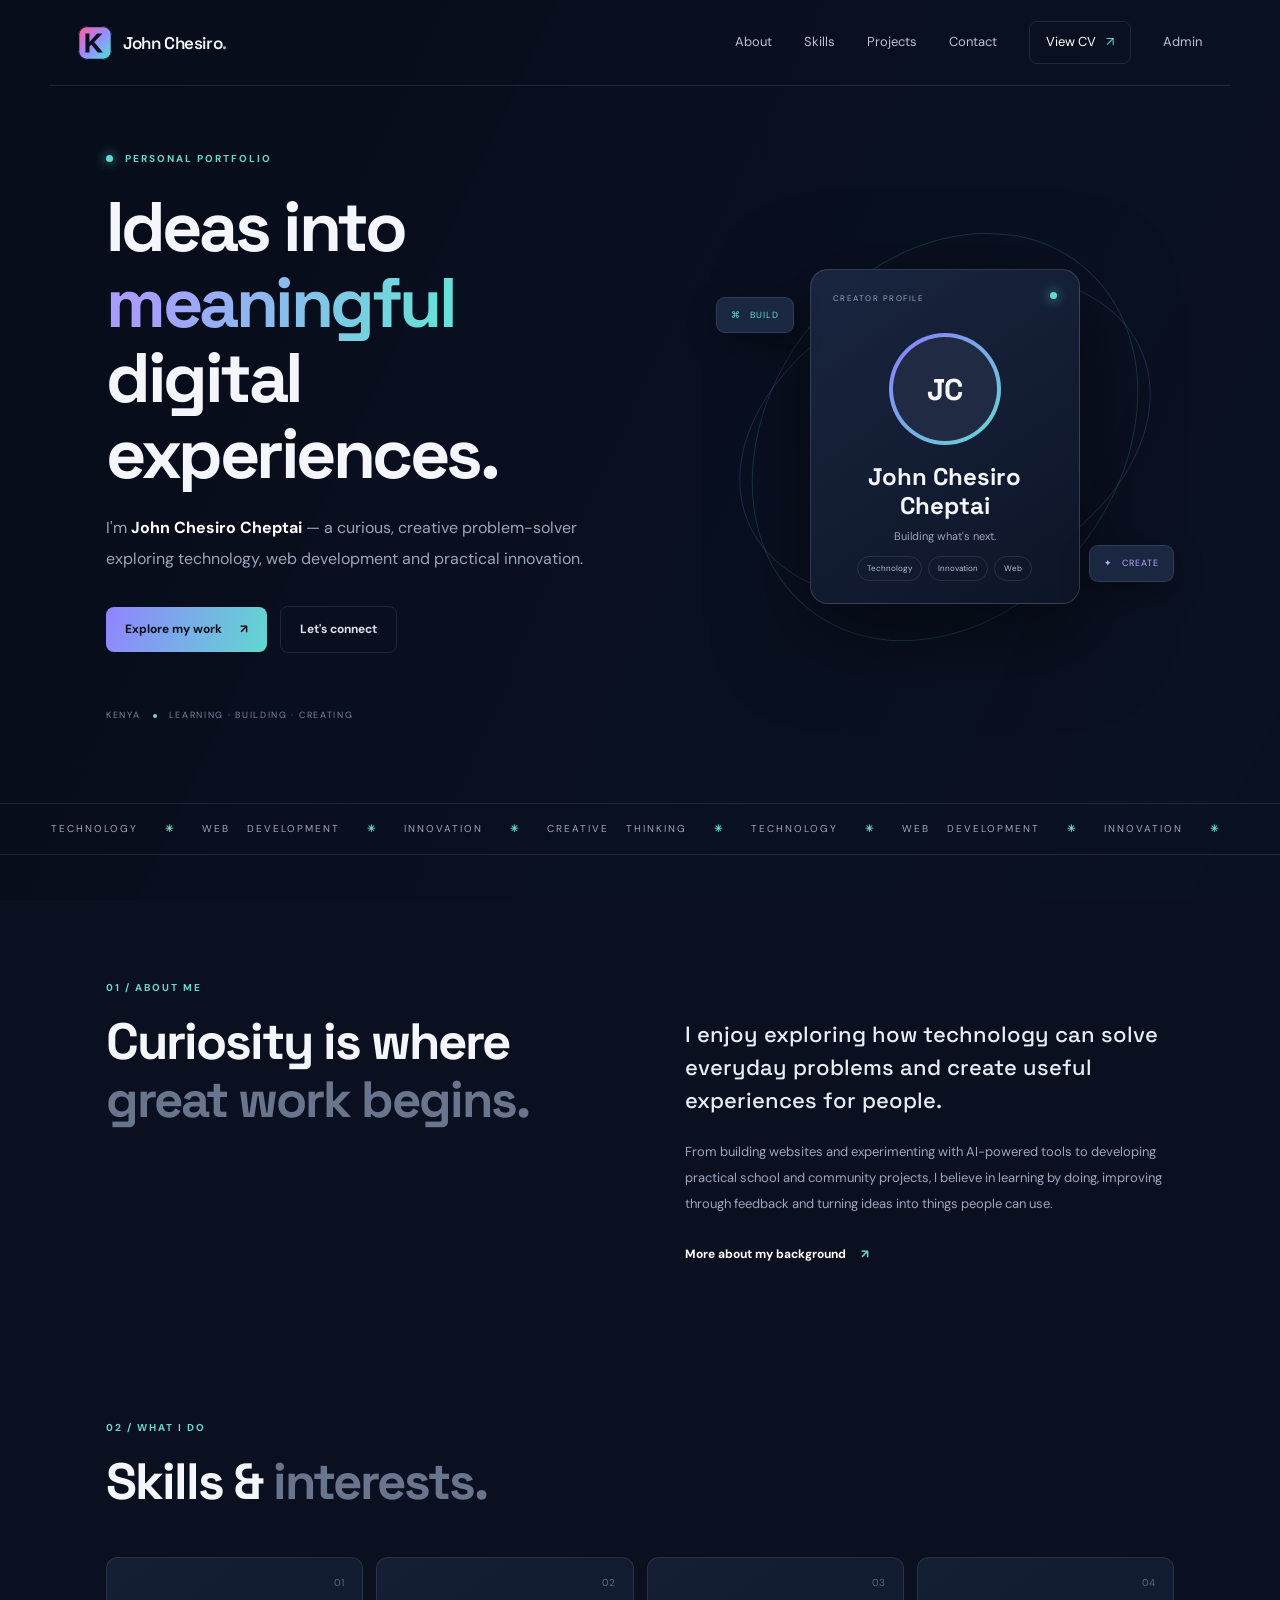
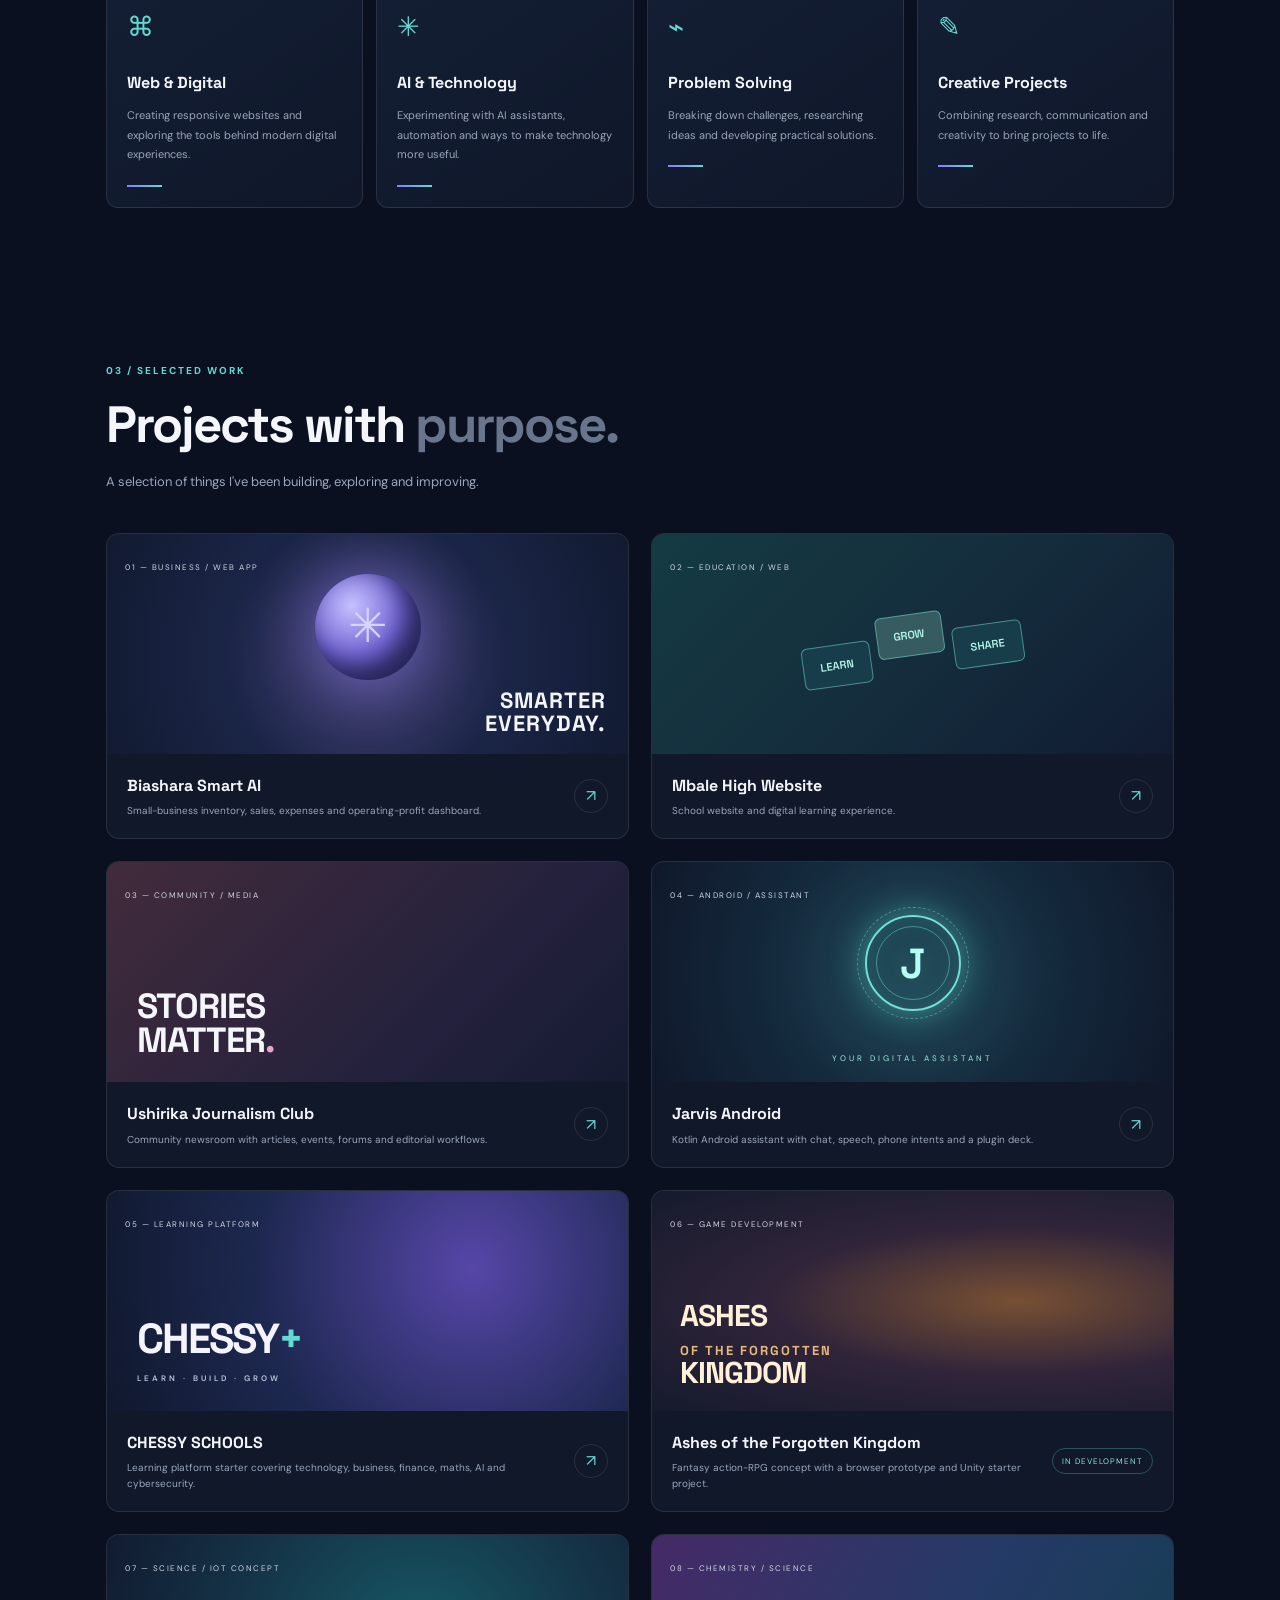
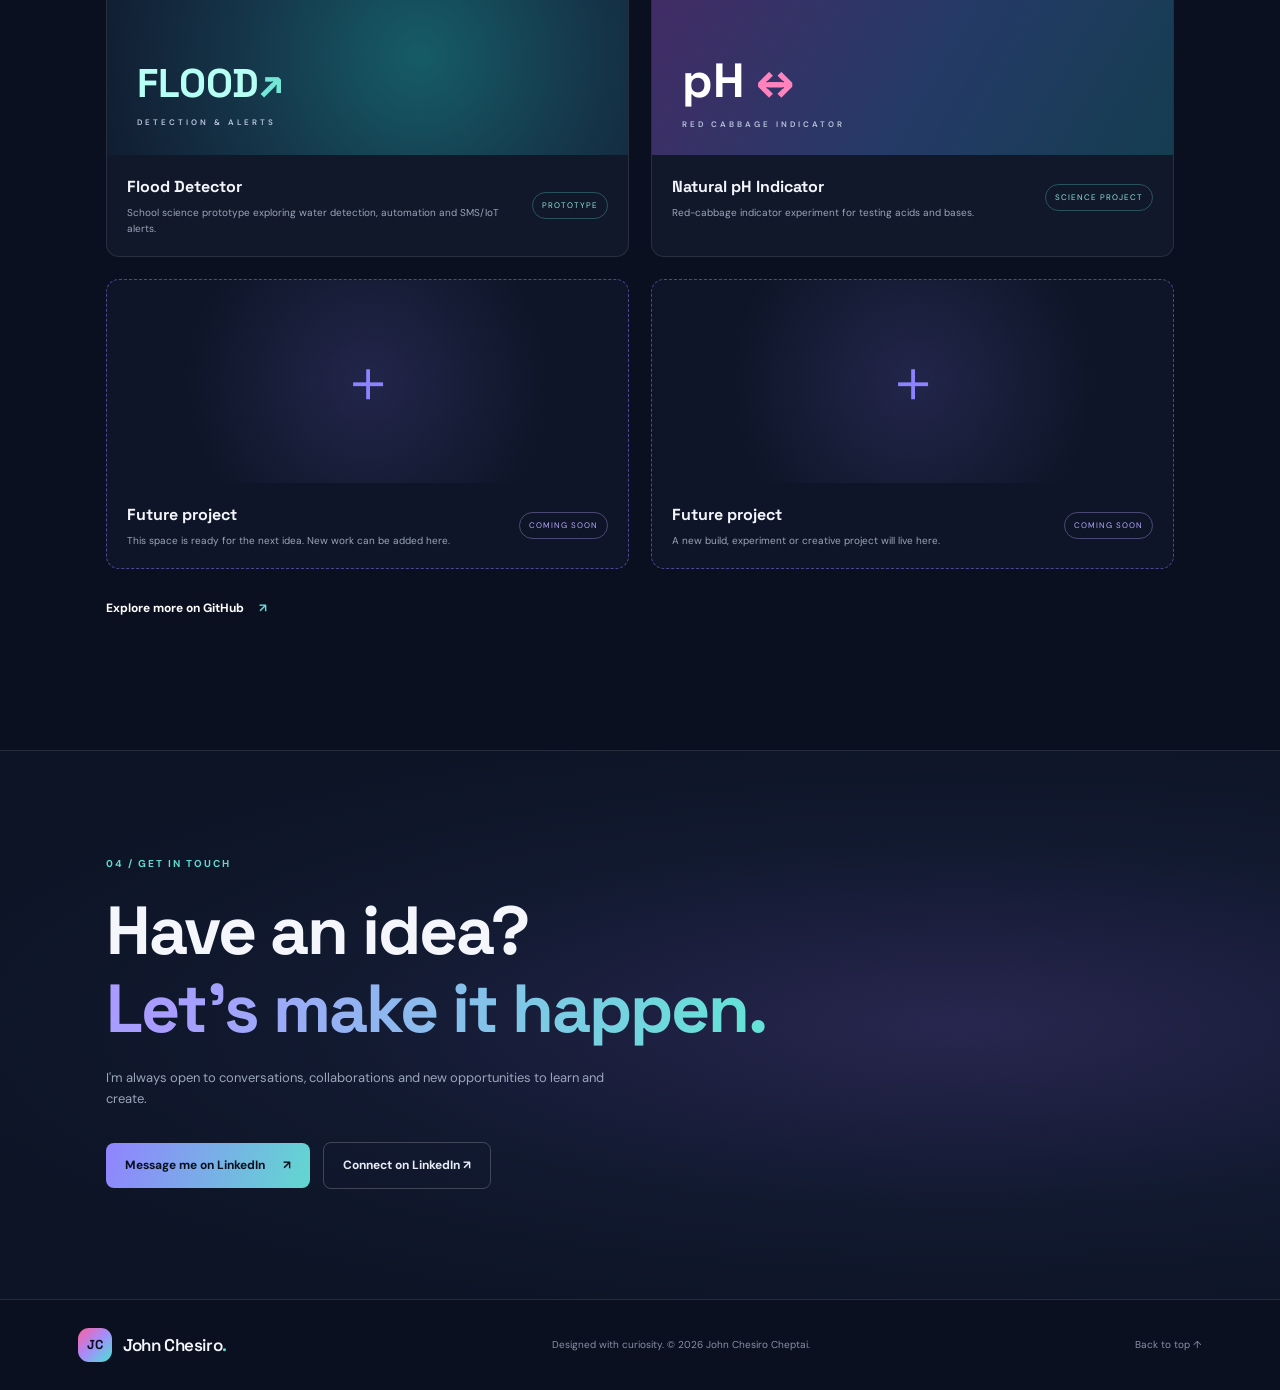
==== commit 242ed171: "Add portfolio admin entry and published project feed" ====
--- a/index.html
+++ b/index.html
@@ -10,7 +10,7 @@
   <link rel="preconnect" href="https://fonts.gstatic.com" crossorigin>
   <link href="https://fonts.googleapis.com/css2?family=DM+Sans:wght@400;500;600;700&family=Space+Grotesk:wght@400;500;600;700&display=swap" rel="stylesheet">
   <link rel="icon" type="image/svg+xml" href="favicon.svg"><link rel="stylesheet" href="styles.css">
-  <script src="script.js" defer></script>
+  <script src="script.js" defer></script><script src="https://cdn.jsdelivr.net/npm/@supabase/supabase-js@2"></script><script src="portfolio-public.js" defer></script>
 </head>
 <body>
   <video class="wallpaper-video" autoplay muted loop playsinline aria-hidden="true" poster="https://images.unsplash.com/photo-1518770660439-4636190af475?auto=format&fit=crop&w=1920&q=80"><source src="https://videos.pexels.com/video-files/3130284/3130284-hd_1920_1080_30fps.mp4" type="video/mp4"></video><div class="wallpaper-shade" aria-hidden="true"></div>
@@ -20,7 +20,7 @@
       <button class="menu-toggle" aria-label="Open navigation" aria-expanded="false"><span></span><span></span></button>
       <nav class="nav-links" aria-label="Main navigation">
         <a href="#about">About</a><a href="#skills">Skills</a><a href="#projects">Projects</a><a href="#contact">Contact</a>
-        <a class="nav-cv" href="cv.html">View CV <span>↗</span></a>
+        <a class="nav-cv" href="cv.html">View CV <span>↗</span></a><a href="admin.html" rel="nofollow">Admin</a>
       </nav>
     </header>
     <main>
--- a/styles.css
+++ b/styles.css
@@ -1 +1,33 @@
-:root{--bg:#0b1020;--panel:#111a2e;--panel2:#151f35;--text:#f4f6fb;--muted:#9aa6bb;--line:rgba(255,255,255,.1);--accent:#8b7cff;--cyan:#63d9d2;--font:'DM Sans',sans-serif;--display:'Space Grotesk',sans-serif}*{box-sizing:border-box}html{scroll-behavior:smooth;scroll-padding-top:90px}body{margin:0;background:var(--bg);color:var(--text);font-family:var(--font);line-height:1.6}a{color:inherit;text-decoration:none}.site-shell{overflow:hidden}.site-header{height:86px;max-width:1180px;margin:auto;padding:0 28px;display:flex;align-items:center;justify-content:space-between;border-bottom:1px solid var(--line)}.brand{display:flex;align-items:center;gap:11px;font:600 17px var(--display);letter-spacing:-.4px}.brand-mark{width:34px;height:34px;border-radius:11px;background:linear-gradient(135deg,var(--accent),var(--cyan));display:grid;place-items:center;color:#09111e;font-size:13px;font-weight:700}.brand-dot{color:var(--cyan)}.nav-links{display:flex;align-items:center;gap:32px;color:#b9c2d2;font-size:13px}.nav-links a:hover,.text-link:hover{color:var(--cyan)}.nav-links .nav-cv{padding:10px 16px;border:1px solid var(--line);border-radius:8px;color:#fff}.nav-cv span{color:var(--cyan);margin-left:7px}.menu-toggle{display:none}.section{max-width:1124px;margin:auto;padding-left:28px;padding-right:28px}.hero{min-height:650px;display:grid;grid-template-columns:1.1fr .9fr;align-items:center;gap:50px;padding-top:65px;padding-bottom:80px}.eyebrow{font-size:10px;letter-spacing:2px;font-weight:700;color:var(--cyan)}.status-dot,.live-dot{display:inline-block;width:7px;height:7px;border-radius:50%;background:var(--cyan);margin-right:8px;box-shadow:0 0 12px var(--cyan)}h1,h2,h3,p{margin-top:0}h1,h2,h3{font-family:var(--display)}h1{font-size:clamp(43px,6vw,70px);line-height:1.08;letter-spacing:-3.5px;margin:22px 0}.gradient-text{background:linear-gradient(100deg,#a99cff 10%,#66e1d7 95%);-webkit-background-clip:text;background-clip:text;color:transparent}.hero-intro{max-width:530px;color:var(--muted);font-size:16px;line-height:1.9}.hero-intro strong{color:#fff}.hero-actions,.contact-actions{display:flex;gap:13px;align-items:center;margin-top:32px;flex-wrap:wrap}.button{display:inline-flex;align-items:center;gap:18px;padding:13px 19px;border-radius:8px;font-size:12px;font-weight:700;transition:.2s}.button:hover{transform:translateY(-3px)}.button-primary{background:linear-gradient(110deg,#9183ff,#61d8d0);color:#08101d}.button-quiet{border:1px solid var(--line);color:#dbe1ed}.hero-meta{display:flex;align-items:center;gap:12px;margin-top:55px;font-size:9px;letter-spacing:1.7px;color:#78869e}.hero-meta i{width:4px;height:4px;background:var(--cyan);border-radius:50%}.hero-visual{height:470px;position:relative;display:grid;place-items:center}.orbit{position:absolute;border:1px solid rgba(139,124,255,.22);border-radius:50%;transform:rotate(-24deg)}.orbit-one{width:430px;height:300px}.orbit-two{width:350px;height:440px;transform:rotate(38deg);border-color:rgba(99,217,210,.18)}.profile-card{position:relative;width:270px;padding:22px;border:1px solid rgba(255,255,255,.15);border-radius:18px;background:linear-gradient(145deg,rgba(26,39,65,.96),rgba(13,21,39,.96));box-shadow:0 25px 90px #0008;text-align:center;z-index:2}.profile-top{display:flex;justify-content:space-between;color:#9aa6bb;font-size:8px;letter-spacing:1.5px}.live-dot{margin:0}.avatar-wrap{width:112px;height:112px;margin:28px auto 18px;border-radius:50%;padding:4px;background:linear-gradient(135deg,var(--accent),var(--cyan))}.avatar-wrap img,.avatar-fallback{width:100%;height:100%;border-radius:50%;object-fit:cover;background:#202b43}.avatar-fallback{display:none;place-items:center;font:700 30px var(--display)}.profile-card h2{font-size:24px;line-height:1.2;margin:0 0 7px}.profile-card p{font-size:11px;color:var(--muted)}.profile-tags{display:flex;justify-content:center;gap:6px;flex-wrap:wrap}.profile-tags span{font-size:8px;color:#b8c4d7;border:1px solid var(--line);border-radius:20px;padding:5px 9px}.float-chip{position:absolute;z-index:3;background:#1a2740;border:1px solid var(--line);border-radius:9px;padding:10px 14px;font-size:9px;letter-spacing:1px;box-shadow:0 10px 30px #0005}.chip-code{top:95px;left:0;color:var(--cyan)}.chip-idea{right:0;bottom:90px;color:#b9aaff}.ticker{overflow:hidden;border-block:1px solid var(--line);padding:17px 0;color:#9ba7bb;font-size:10px;letter-spacing:2px;white-space:nowrap}.ticker div{word-spacing:12px;text-align:center}.ticker b{color:var(--cyan);margin:0 10px}.about-section{display:grid;grid-template-columns:1fr 1fr;gap:90px;padding-top:125px;padding-bottom:125px}.section-heading h2,.contact-inner h2{font-size:clamp(34px,4.3vw,51px);letter-spacing:-2px;line-height:1.15;margin:17px 0}.muted-text{color:#68758c}.about-content{padding-top:38px;max-width:480px}.large-copy{font:500 22px/1.5 var(--display);color:#e9edf5}.about-content>p:not(.large-copy){color:var(--muted);font-size:13px;line-height:2}.text-link{display:inline-flex;gap:15px;align-items:center;margin-top:15px;color:#fff;font-size:12px;font-weight:700}.text-link span{color:var(--cyan)}.skills-section{padding-top:30px;padding-bottom:125px}.skills-grid{display:grid;grid-template-columns:repeat(4,1fr);gap:13px;margin-top:45px}.skill-card{position:relative;padding:25px 20px 20px;background:linear-gradient(145deg,#141f35,#0f1729);border:1px solid var(--line);border-radius:12px;min-height:230px;overflow:hidden}.skill-number{position:absolute;right:18px;top:17px;color:#5d6a80;font-size:10px}.skill-icon{font-size:27px;color:var(--cyan);margin:22px 0}.skill-card h3{font-size:16px;margin-bottom:10px}.skill-card p{font-size:11px;line-height:1.8;color:var(--muted);margin-bottom:20px}.skill-line{height:2px;width:35px;background:linear-gradient(90deg,var(--accent),var(--cyan))}.projects-section{padding-top:30px;padding-bottom:130px}.section-subtitle{font-size:13px;color:var(--muted);margin-top:17px}.projects-grid{display:grid;grid-template-columns:repeat(2,1fr);gap:22px;margin-top:40px}.project-card{border:1px solid var(--line);border-radius:13px;overflow:hidden;background:#10182a}.project-art{height:220px;position:relative;overflow:hidden;padding:18px}.art-label{position:relative;z-index:2;color:#d2d8e5;font-size:8px;letter-spacing:1.5px}.art-ai{background:radial-gradient(circle at 50% 55%,#4d477f,#1b2547 48%,#111a30)}.ai-orb{position:absolute;top:40px;left:calc(50% - 53px);width:106px;height:106px;border-radius:50%;display:grid;place-items:center;font-size:47px;color:#d8d3ff;background:radial-gradient(circle at 35% 30%,#c5c0ff,#7568d5 48%,#282a63);box-shadow:0 0 60px #9584ff88, inset -12px -12px 25px #27255a}.art-caption{position:absolute;right:22px;bottom:18px;text-align:right;font:700 22px/1.05 var(--display);letter-spacing:1px}.art-edu{background:linear-gradient(135deg,#143b43,#142c3c 55%,#111b32)}.edu-shapes{display:flex;gap:8px;position:absolute;left:25px;right:25px;top:100px;justify-content:center;transform:rotate(-8deg)}.edu-shapes span{padding:13px 17px;border:1px solid #77d9ce88;border-radius:6px;background:#163d49;color:#b5f5e9;font:600 11px var(--display)}.edu-shapes span:nth-child(2){transform:translateY(-20px);background:#365c62}.art-journal{background:linear-gradient(135deg,#422b3b,#24213d 65%,#151b31)}.journal-word{position:absolute;left:30px;bottom:25px;font:700 35px/.98 var(--display);letter-spacing:-1px}.journal-word span{color:#e7a8c8}.art-jarvis{background:radial-gradient(circle at center,#234e5b,#142a3d 48%,#10182b)}.jarvis-ring{position:absolute;top:53px;left:calc(50% - 48px);width:96px;height:96px;border:2px solid #70e1d5;border-radius:50%;display:grid;place-items:center;box-shadow:0 0 35px #5cd8d288,inset 0 0 25px #5cd8d233}.jarvis-ring:before,.jarvis-ring:after{content:"";position:absolute;inset:9px;border:1px solid #70e1d577;border-radius:50%}.jarvis-ring:after{inset:-10px;border-style:dashed}.jarvis-ring span{font:600 42px var(--display);color:#b3fff5}.jarvis-caption{position:absolute;bottom:17px;width:100%;left:0;text-align:center;font-size:8px;letter-spacing:3px;color:#9cece2}.project-info{display:flex;justify-content:space-between;align-items:center;padding:19px 20px}.project-info h3{font-size:16px;margin-bottom:5px}.project-info p{font-size:10px;color:var(--muted);margin:0;max-width:390px}.project-info>a{flex:0 0 34px;width:34px;height:34px;display:grid;place-items:center;border:1px solid var(--line);border-radius:50%;color:var(--cyan);font-size:16px}.all-projects{margin-top:30px}.contact-section{background:radial-gradient(ellipse at 75% 50%,#28264f 0,#121a31 45%,#0d1426 78%);border-top:1px solid var(--line);border-bottom:1px solid var(--line)}.contact-inner{padding-top:105px;padding-bottom:110px}.contact-inner h2{font-size:clamp(42px,6vw,68px);margin:20px 0}.contact-inner>p:not(.eyebrow){color:var(--muted);font-size:13px;max-width:500px}.button-outline{border:1px solid #ffffff33;color:#e7ebf4}.footer{max-width:1180px;margin:auto;min-height:90px;padding:20px 28px;display:flex;align-items:center;justify-content:space-between;gap:20px}.footer>span,.back-top{font-size:10px;color:#8591a6}.back-top:hover{color:var(--cyan)}@media(max-width:800px){.hero{grid-template-columns:1fr;gap:15px;padding-top:80px}.hero-visual{height:420px}.about-section{gap:30px}.skills-grid{grid-template-columns:repeat(2,1fr)}}@media(max-width:600px){.site-header{height:72px;padding:0 20px}.menu-toggle{display:flex;flex-direction:column;gap:5px;border:0;background:none;padding:9px}.menu-toggle span{width:22px;height:2px;background:#fff}.nav-links{display:none;position:absolute;top:72px;left:0;right:0;background:#10192c;padding:22px;z-index:10;flex-direction:column;gap:20px;border-bottom:1px solid var(--line)}.nav-links.open{display:flex}.section{padding-left:21px;padding-right:21px}.hero{padding-top:65px;padding-bottom:45px;min-height:auto}.hero h1{font-size:44px;letter-spacing:-2.5px}.hero-intro{font-size:14px}.hero-meta{margin-top:35px;font-size:8px}.hero-visual{height:390px}.orbit-one{width:330px;height:245px}.orbit-two{width:270px;height:360px}.profile-card{width:245px}.chip-code{left:-2px;top:65px}.chip-idea{right:-2px;bottom:65px}.about-section{grid-template-columns:1fr;padding-top:85px;padding-bottom:85px;gap:5px}.about-content{padding-top:10px}.large-copy{font-size:20px}.skills-section,.projects-section{padding-bottom:85px}.skills-grid{gap:10px}.skill-card{padding:18px 14px;min-height:220px}.skill-card h3{font-size:14px}.skill-card p{font-size:10px}.projects-grid{grid-template-columns:1fr;gap:15px}.project-art{height:195px}.contact-inner{padding-top:80px;padding-bottom:85px}.footer{padding:25px 21px;flex-wrap:wrap}.footer>span{order:3;width:100%}}@media(prefers-reduced-motion:reduce){html{scroll-behavior:auto}*,*:before,*:after{transition:none!important;animation:none!important}}+:root{--bg:#0b1020;--panel:#111a2e;--panel2:#151f35;--text:#f4f6fb;--muted:#9aa6bb;--line:rgba(255,255,255,.1);--accent:#8b7cff;--cyan:#63d9d2;--font:'DM Sans',sans-serif;--display:'Space Grotesk',sans-serif}*{box-sizing:border-box}html{scroll-behavior:smooth;scroll-padding-top:90px}body{margin:0;background:var(--bg);color:var(--text);font-family:var(--font);line-height:1.6}a{color:inherit;text-decoration:none}.site-shell{overflow:hidden}.site-header{height:86px;max-width:1180px;margin:auto;padding:0 28px;display:flex;align-items:center;justify-content:space-between;border-bottom:1px solid var(--line)}.brand{display:flex;align-items:center;gap:11px;font:600 17px var(--display);letter-spacing:-.4px}.brand-mark{width:34px;height:34px;border-radius:11px;background:linear-gradient(135deg,var(--accent),var(--cyan));display:grid;place-items:center;color:#09111e;font-size:13px;font-weight:700}.brand-dot{color:var(--cyan)}.nav-links{display:flex;align-items:center;gap:32px;color:#b9c2d2;font-size:13px}.nav-links a:hover,.text-link:hover{color:var(--cyan)}.nav-links .nav-cv{padding:10px 16px;border:1px solid var(--line);border-radius:8px;color:#fff}.nav-cv span{color:var(--cyan);margin-left:7px}.menu-toggle{display:none}.section{max-width:1124px;margin:auto;padding-left:28px;padding-right:28px}.hero{min-height:650px;display:grid;grid-template-columns:1.1fr .9fr;align-items:center;gap:50px;padding-top:65px;padding-bottom:80px}.eyebrow{font-size:10px;letter-spacing:2px;font-weight:700;color:var(--cyan)}.status-dot,.live-dot{display:inline-block;width:7px;height:7px;border-radius:50%;background:var(--cyan);margin-right:8px;box-shadow:0 0 12px var(--cyan)}h1,h2,h3,p{margin-top:0}h1,h2,h3{font-family:var(--display)}h1{font-size:clamp(43px,6vw,70px);line-height:1.08;letter-spacing:-3.5px;margin:22px 0}.gradient-text{background:linear-gradient(100deg,#a99cff 10%,#66e1d7 95%);-webkit-background-clip:text;background-clip:text;color:transparent}.hero-intro{max-width:530px;color:var(--muted);font-size:16px;line-height:1.9}.hero-intro strong{color:#fff}.hero-actions,.contact-actions{display:flex;gap:13px;align-items:center;margin-top:32px;flex-wrap:wrap}.button{display:inline-flex;align-items:center;gap:18px;padding:13px 19px;border-radius:8px;font-size:12px;font-weight:700;transition:.2s}.button:hover{transform:translateY(-3px)}.button-primary{background:linear-gradient(110deg,#9183ff,#61d8d0);color:#08101d}.button-quiet{border:1px solid var(--line);color:#dbe1ed}.hero-meta{display:flex;align-items:center;gap:12px;margin-top:55px;font-size:9px;letter-spacing:1.7px;color:#78869e}.hero-meta i{width:4px;height:4px;background:var(--cyan);border-radius:50%}.hero-visual{height:470px;position:relative;display:grid;place-items:center}.orbit{position:absolute;border:1px solid rgba(139,124,255,.22);border-radius:50%;transform:rotate(-24deg)}.orbit-one{width:430px;height:300px}.orbit-two{width:350px;height:440px;transform:rotate(38deg);border-color:rgba(99,217,210,.18)}.profile-card{position:relative;width:270px;padding:22px;border:1px solid rgba(255,255,255,.15);border-radius:18px;background:linear-gradient(145deg,rgba(26,39,65,.96),rgba(13,21,39,.96));box-shadow:0 25px 90px #0008;text-align:center;z-index:2}.profile-top{display:flex;justify-content:space-between;color:#9aa6bb;font-size:8px;letter-spacing:1.5px}.live-dot{margin:0}.avatar-wrap{width:112px;height:112px;margin:28px auto 18px;border-radius:50%;padding:4px;background:linear-gradient(135deg,var(--accent),var(--cyan))}.avatar-wrap img,.avatar-fallback{width:100%;height:100%;border-radius:50%;object-fit:cover;background:#202b43}.avatar-fallback{display:none;place-items:center;font:700 30px var(--display)}.profile-card h2{font-size:24px;line-height:1.2;margin:0 0 7px}.profile-card p{font-size:11px;color:var(--muted)}.profile-tags{display:flex;justify-content:center;gap:6px;flex-wrap:wrap}.profile-tags span{font-size:8px;color:#b8c4d7;border:1px solid var(--line);border-radius:20px;padding:5px 9px}.float-chip{position:absolute;z-index:3;background:#1a2740;border:1px solid var(--line);border-radius:9px;padding:10px 14px;font-size:9px;letter-spacing:1px;box-shadow:0 10px 30px #0005}.chip-code{top:95px;left:0;color:var(--cyan)}.chip-idea{right:0;bottom:90px;color:#b9aaff}.ticker{overflow:hidden;border-block:1px solid var(--line);padding:17px 0;color:#9ba7bb;font-size:10px;letter-spacing:2px;white-space:nowrap}.ticker div{word-spacing:12px;text-align:center}.ticker b{color:var(--cyan);margin:0 10px}.about-section{display:grid;grid-template-columns:1fr 1fr;gap:90px;padding-top:125px;padding-bottom:125px}.section-heading h2,.contact-inner h2{font-size:clamp(34px,4.3vw,51px);letter-spacing:-2px;line-height:1.15;margin:17px 0}.muted-text{color:#68758c}.about-content{padding-top:38px;max-width:480px}.large-copy{font:500 22px/1.5 var(--display);color:#e9edf5}.about-content>p:not(.large-copy){color:var(--muted);font-size:13px;line-height:2}.text-link{display:inline-flex;gap:15px;align-items:center;margin-top:15px;color:#fff;font-size:12px;font-weight:700}.text-link span{color:var(--cyan)}.skills-section{padding-top:30px;padding-bottom:125px}.skills-grid{display:grid;grid-template-columns:repeat(4,1fr);gap:13px;margin-top:45px}.skill-card{position:relative;padding:25px 20px 20px;background:linear-gradient(145deg,#141f35,#0f1729);border:1px solid var(--line);border-radius:12px;min-height:230px;overflow:hidden}.skill-number{position:absolute;right:18px;top:17px;color:#5d6a80;font-size:10px}.skill-icon{font-size:27px;color:var(--cyan);margin:22px 0}.skill-card h3{font-size:16px;margin-bottom:10px}.skill-card p{font-size:11px;line-height:1.8;color:var(--muted);margin-bottom:20px}.skill-line{height:2px;width:35px;background:linear-gradient(90deg,var(--accent),var(--cyan))}.projects-section{padding-top:30px;padding-bottom:130px}.section-subtitle{font-size:13px;color:var(--muted);margin-top:17px}.projects-grid{display:grid;grid-template-columns:repeat(2,1fr);gap:22px;margin-top:40px}.project-card{border:1px solid var(--line);border-radius:13px;overflow:hidden;background:#10182a}.project-art{height:220px;position:relative;overflow:hidden;padding:18px}.art-label{position:relative;z-index:2;color:#d2d8e5;font-size:8px;letter-spacing:1.5px}.art-ai{background:radial-gradient(circle at 50% 55%,#4d477f,#1b2547 48%,#111a30)}.ai-orb{position:absolute;top:40px;left:calc(50% - 53px);width:106px;height:106px;border-radius:50%;display:grid;place-items:center;font-size:47px;color:#d8d3ff;background:radial-gradient(circle at 35% 30%,#c5c0ff,#7568d5 48%,#282a63);box-shadow:0 0 60px #9584ff88, inset -12px -12px 25px #27255a}.art-caption{position:absolute;right:22px;bottom:18px;text-align:right;font:700 22px/1.05 var(--display);letter-spacing:1px}.art-edu{background:linear-gradient(135deg,#143b43,#142c3c 55%,#111b32)}.edu-shapes{display:flex;gap:8px;position:absolute;left:25px;right:25px;top:100px;justify-content:center;transform:rotate(-8deg)}.edu-shapes span{padding:13px 17px;border:1px solid #77d9ce88;border-radius:6px;background:#163d49;color:#b5f5e9;font:600 11px var(--display)}.edu-shapes span:nth-child(2){transform:translateY(-20px);background:#365c62}.art-journal{background:linear-gradient(135deg,#422b3b,#24213d 65%,#151b31)}.journal-word{position:absolute;left:30px;bottom:25px;font:700 35px/.98 var(--display);letter-spacing:-1px}.journal-word span{color:#e7a8c8}.art-jarvis{background:radial-gradient(circle at center,#234e5b,#142a3d 48%,#10182b)}.jarvis-ring{position:absolute;top:53px;left:calc(50% - 48px);width:96px;height:96px;border:2px solid #70e1d5;border-radius:50%;display:grid;place-items:center;box-shadow:0 0 35px #5cd8d288,inset 0 0 25px #5cd8d233}.jarvis-ring:before,.jarvis-ring:after{content:"";position:absolute;inset:9px;border:1px solid #70e1d577;border-radius:50%}.jarvis-ring:after{inset:-10px;border-style:dashed}.jarvis-ring span{font:600 42px var(--display);color:#b3fff5}.jarvis-caption{position:absolute;bottom:17px;width:100%;left:0;text-align:center;font-size:8px;letter-spacing:3px;color:#9cece2}.project-info{display:flex;justify-content:space-between;align-items:center;padding:19px 20px}.project-info h3{font-size:16px;margin-bottom:5px}.project-info p{font-size:10px;color:var(--muted);margin:0;max-width:390px}.project-info>a{flex:0 0 34px;width:34px;height:34px;display:grid;place-items:center;border:1px solid var(--line);border-radius:50%;color:var(--cyan);font-size:16px}.all-projects{margin-top:30px}.contact-section{background:radial-gradient(ellipse at 75% 50%,#28264f 0,#121a31 45%,#0d1426 78%);border-top:1px solid var(--line);border-bottom:1px solid var(--line)}.contact-inner{padding-top:105px;padding-bottom:110px}.contact-inner h2{font-size:clamp(42px,6vw,68px);margin:20px 0}.contact-inner>p:not(.eyebrow){color:var(--muted);font-size:13px;max-width:500px}.button-outline{border:1px solid #ffffff33;color:#e7ebf4}.footer{max-width:1180px;margin:auto;min-height:90px;padding:20px 28px;display:flex;align-items:center;justify-content:space-between;gap:20px}.footer>span,.back-top{font-size:10px;color:#8591a6}.back-top:hover{color:var(--cyan)}@media(max-width:800px){.hero{grid-template-columns:1fr;gap:15px;padding-top:80px}.hero-visual{height:420px}.about-section{gap:30px}.skills-grid{grid-template-columns:repeat(2,1fr)}}@media(max-width:600px){.site-header{height:72px;padding:0 20px}.menu-toggle{display:flex;flex-direction:column;gap:5px;border:0;background:none;padding:9px}.menu-toggle span{width:22px;height:2px;background:#fff}.nav-links{display:none;position:absolute;top:72px;left:0;right:0;background:#10192c;padding:22px;z-index:10;flex-direction:column;gap:20px;border-bottom:1px solid var(--line)}.nav-links.open{display:flex}.section{padding-left:21px;padding-right:21px}.hero{padding-top:65px;padding-bottom:45px;min-height:auto}.hero h1{font-size:44px;letter-spacing:-2.5px}.hero-intro{font-size:14px}.hero-meta{margin-top:35px;font-size:8px}.hero-visual{height:390px}.orbit-one{width:330px;height:245px}.orbit-two{width:270px;height:360px}.profile-card{width:245px}.chip-code{left:-2px;top:65px}.chip-idea{right:-2px;bottom:65px}.about-section{grid-template-columns:1fr;padding-top:85px;padding-bottom:85px;gap:5px}.about-content{padding-top:10px}.large-copy{font-size:20px}.skills-section,.projects-section{padding-bottom:85px}.skills-grid{gap:10px}.skill-card{padding:18px 14px;min-height:220px}.skill-card h3{font-size:14px}.skill-card p{font-size:10px}.projects-grid{grid-template-columns:1fr;gap:15px}.project-art{height:195px}.contact-inner{padding-top:80px;padding-bottom:85px}.footer{padding:25px 21px;flex-wrap:wrap}.footer>span{order:3;width:100%}}@media(prefers-reduced-motion:reduce){html{scroll-behavior:auto}*,*:before,*:after{transition:none!important;animation:none!important}}
+/* Portfolio expansion: video wallpaper, project archive and colourful monogram */
+.wallpaper-video{position:fixed;inset:0;width:100%;height:100%;object-fit:cover;z-index:-3;opacity:.23;pointer-events:none}
+.wallpaper-shade{position:fixed;inset:0;z-index:-2;pointer-events:none;background:linear-gradient(115deg,rgba(7,12,25,.94),rgba(9,16,32,.84) 55%,rgba(10,18,34,.92))}
+.site-shell{position:relative;background:transparent}
+.brand-mark{padding:0;overflow:hidden;background:linear-gradient(135deg,#ff5f9e,#a78bfa 48%,#48e4d5)}
+.brand-mark img{width:100%;height:100%;display:block}
+.projects-grid{grid-template-columns:repeat(2,minmax(0,1fr))}
+.art-chessy{background:radial-gradient(circle at 70% 35%,#5646a8,#1d2850 55%,#10182d)}
+.chessy-art{position:absolute;left:30px;bottom:28px;font:700 42px var(--display);letter-spacing:-2px;color:#f4f3ff}
+.chessy-art span{color:#63d9d2}.chessy-art small,.science-art small,.indicator-art small{display:block;font:600 8px var(--font);letter-spacing:3px;color:#b9c5dd;margin-top:8px}
+.art-game{background:radial-gradient(ellipse at 70% 50%,#775033,#30243a 48%,#141a2c)}
+.game-title{position:absolute;left:28px;bottom:23px;font:700 30px/.95 var(--display);letter-spacing:-1px;color:#fff0d7}
+.game-title span{font-size:13px;letter-spacing:2px;color:#e9b87c}
+.art-science{background:radial-gradient(circle at 60% 55%,#155c67,#153448 55%,#111b30)}
+.science-art{position:absolute;left:30px;bottom:28px;font:700 40px var(--display);color:#b6fff4}
+.science-art span{color:#74e6d8}
+.art-indicator{background:linear-gradient(120deg,#452a66,#253a67 55%,#143d50)}
+.indicator-art{position:absolute;left:30px;bottom:26px;font:700 48px var(--display);color:#fff}
+.indicator-art span{color:#ff83bd}
+.future-card{min-height:290px;border-style:dashed;border-color:rgba(139,124,255,.5);background:rgba(18,27,47,.58);display:flex;flex-direction:column;justify-content:space-between}
+.future-plus{flex:1;display:grid;place-items:center;font-size:58px;font-weight:300;color:#8d83ff;background:radial-gradient(circle,rgba(139,124,255,.16),transparent 65%)}
+.project-status{font-size:8px;letter-spacing:1px;color:#8fe6db;border:1px solid rgba(99,217,210,.3);border-radius:20px;padding:6px 9px;white-space:nowrap}
+.future-card .project-status{color:#b9aaff;border-color:rgba(185,170,255,.35)}
+@media(max-width:600px){.projects-grid{grid-template-columns:1fr}.wallpaper-video{opacity:.16}.future-card{min-height:230px}}
+@media(prefers-reduced-motion:reduce){.wallpaper-video{display:none}}
+
+/* Keep the ambient video visible behind the page content. */
+html,body{min-height:100%;background:#0b1020}
+body{background:transparent}
+.wallpaper-video{z-index:-2}
+.wallpaper-shade{z-index:-1}
+.site-shell{z-index:0}
